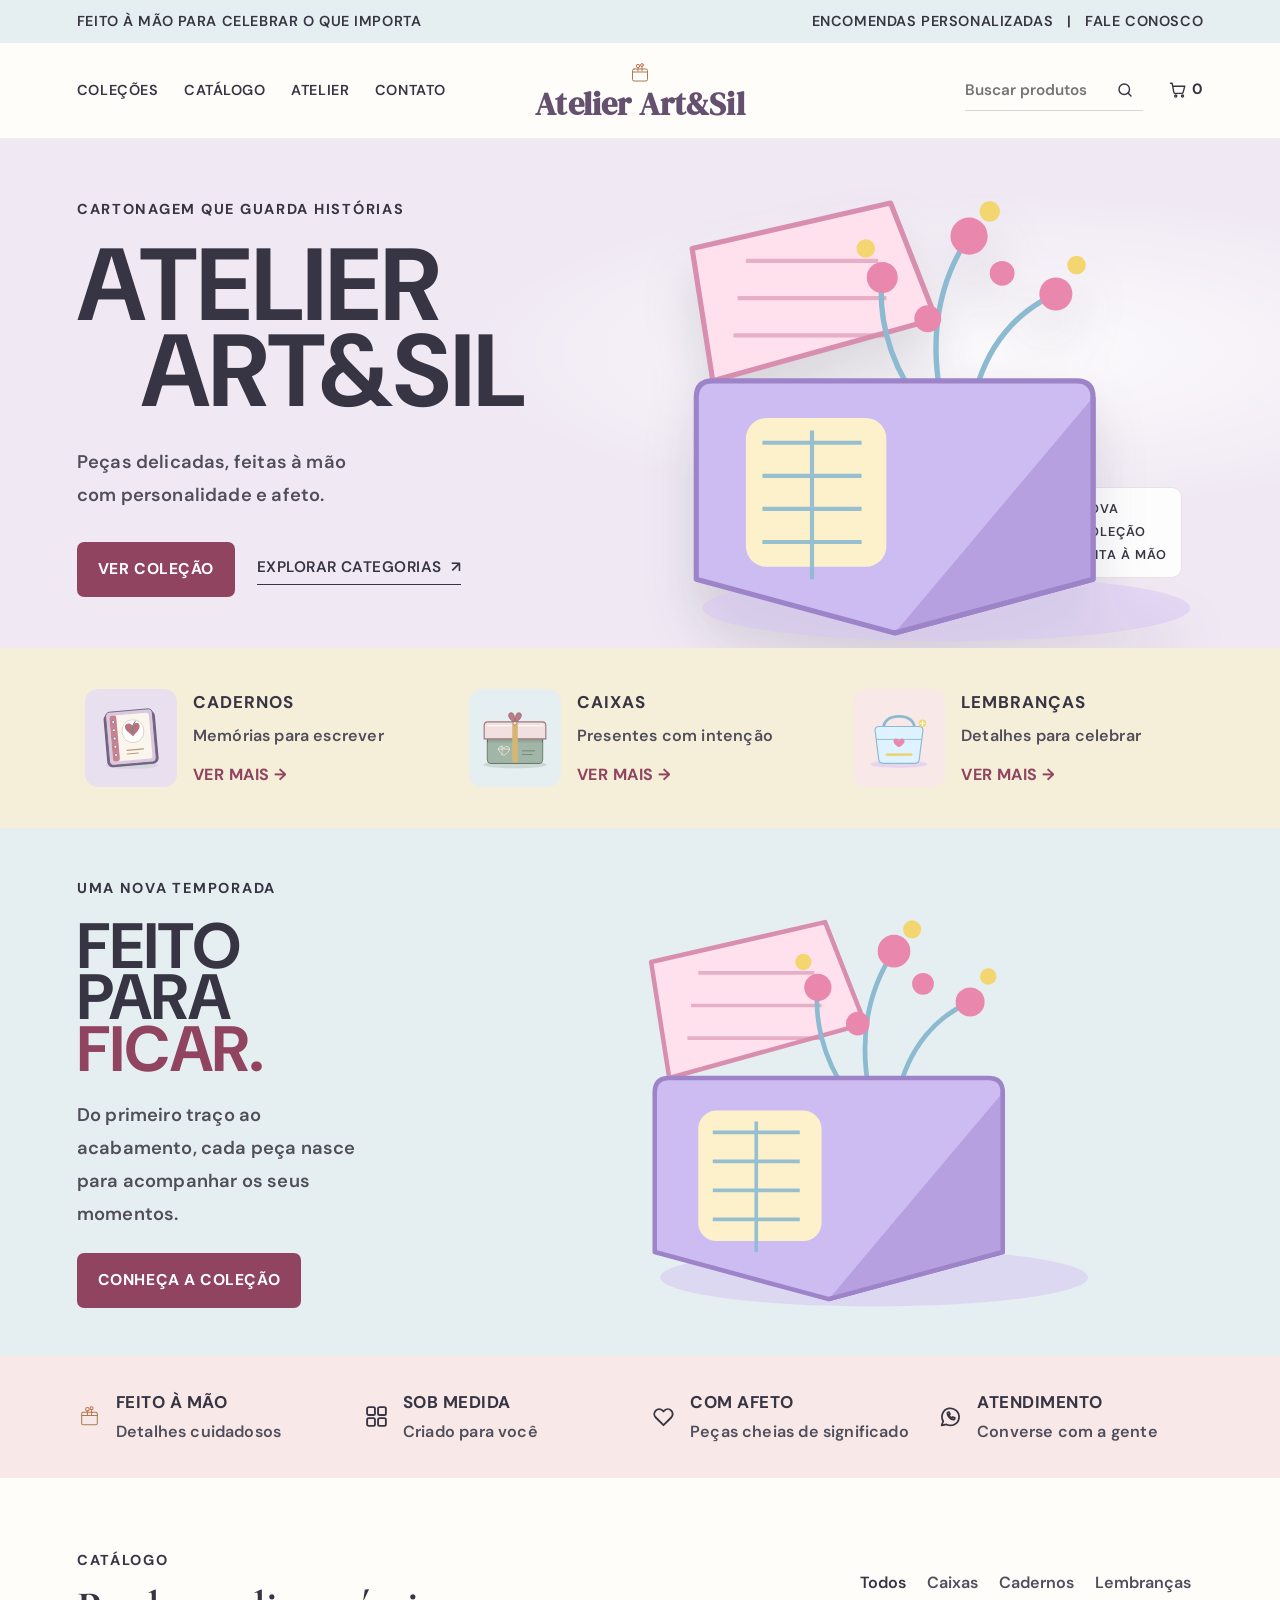
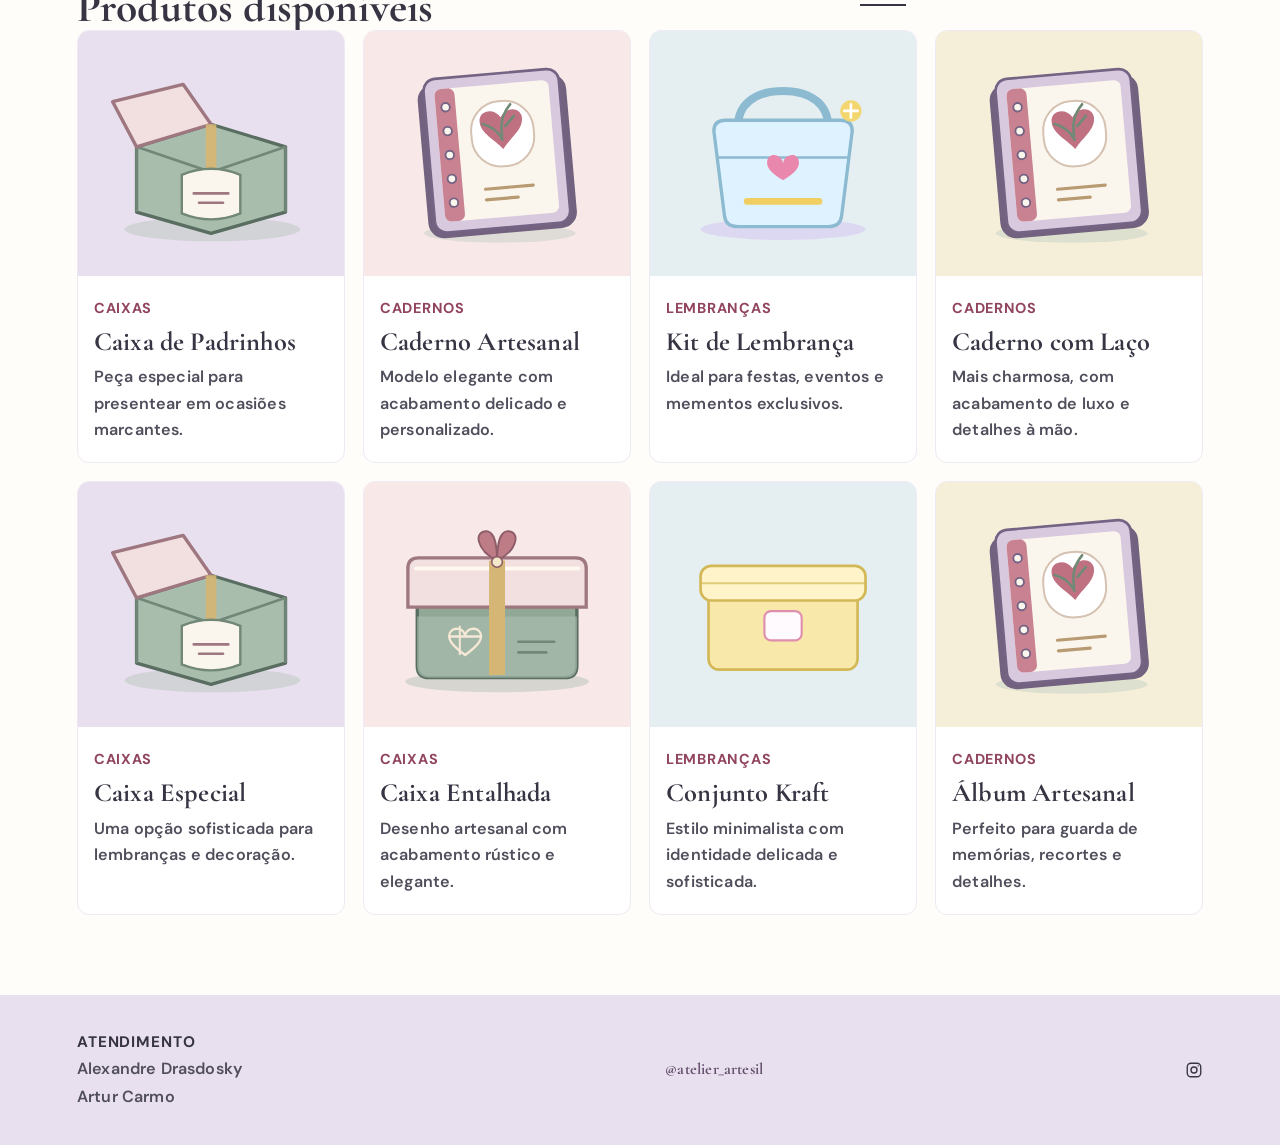
==== index.html @ 246a5b80 "Add files via upload" ====
<!doctype html>
<html lang="pt-BR">
  <head>
    <meta charset="UTF-8" />
    <meta name="viewport" content="width=device-width, initial-scale=1.0" />
    <title>Atelier Art &amp; Sil — Cartonagem Personalizada</title>
    <meta
      name="description"
      content="Cartonagem personalizada feita à mão pelo Atelier Art&amp;Sil."
    />
    <link rel="preconnect" href="https://fonts.googleapis.com" />
    <link rel="preconnect" href="https://fonts.gstatic.com" crossorigin />
    <link
      href="https://fonts.googleapis.com/css2?family=Cormorant+Garamond:wght@500;600;700&family=DM+Sans:wght@400;500;600;700&family=DM+Serif+Display&display=swap"
      rel="stylesheet"
    />
    <link rel="stylesheet" href="css/editorial.css" />
  </head>
  <body>
    <a class="skip-link" href="#main-content">Pular para o conteúdo</a>
    <svg class="sprite" aria-hidden="true">
      <symbol
        id="i-home"
        viewBox="0 0 24 24"
        fill="none"
        stroke="currentColor"
        stroke-width="1.8"
        stroke-linecap="round"
        stroke-linejoin="round"
      >
        <path d="M3 10.5 12 3l9 7.5" />
        <path d="M5 9.5V21h14V9.5" />
        <path d="M9.5 21v-6h5v6" />
      </symbol>
      <symbol
        id="i-grid"
        viewBox="0 0 24 24"
        fill="none"
        stroke="currentColor"
        stroke-width="1.8"
        stroke-linecap="round"
        stroke-linejoin="round"
      >
        <rect x="3" y="3" width="7.5" height="7.5" rx="1.5" />
        <rect x="13.5" y="3" width="7.5" height="7.5" rx="1.5" />
        <rect x="3" y="13.5" width="7.5" height="7.5" rx="1.5" />
        <rect x="13.5" y="13.5" width="7.5" height="7.5" rx="1.5" />
      </symbol>
      <symbol
        id="i-cart"
        viewBox="0 0 24 24"
        fill="none"
        stroke="currentColor"
        stroke-width="1.8"
        stroke-linecap="round"
        stroke-linejoin="round"
      >
        <circle cx="9" cy="20" r="1.4" />
        <circle cx="18" cy="20" r="1.4" />
        <path
          d="M2 3h2.2l2.3 12.2a1.6 1.6 0 0 0 1.6 1.3h9.1a1.6 1.6 0 0 0 1.6-1.3L21 7H5"
        />
      </symbol>
      <symbol
        id="i-info"
        viewBox="0 0 24 24"
        fill="none"
        stroke="currentColor"
        stroke-width="1.8"
        stroke-linecap="round"
        stroke-linejoin="round"
      >
        <circle cx="12" cy="12" r="9.2" />
        <path d="M12 11v5.5" />
        <path d="M12 7.6h.01" />
      </symbol>
      <symbol
        id="i-search"
        viewBox="0 0 24 24"
        fill="none"
        stroke="currentColor"
        stroke-width="1.9"
        stroke-linecap="round"
        stroke-linejoin="round"
      >
        <circle cx="11" cy="11" r="7" />
        <path d="m20 20-4-4" />
      </symbol>
      <symbol
        id="i-user"
        viewBox="0 0 24 24"
        fill="none"
        stroke="currentColor"
        stroke-width="1.8"
        stroke-linecap="round"
        stroke-linejoin="round"
      >
        <circle cx="12" cy="8" r="4" />
        <path d="M4 21c0-4 3.6-6.5 8-6.5s8 2.5 8 6.5" />
      </symbol>
      <symbol
        id="i-heart"
        viewBox="0 0 24 24"
        fill="none"
        stroke="currentColor"
        stroke-width="1.8"
        stroke-linecap="round"
        stroke-linejoin="round"
      >
        <path
          d="M12 20.3 4.6 13a4.7 4.7 0 0 1 6.6-6.7l.8.8.8-.8A4.7 4.7 0 0 1 19.4 13Z"
        />
      </symbol>
      <symbol
        id="i-instagram"
        viewBox="0 0 24 24"
        fill="none"
        stroke="currentColor"
        stroke-width="1.8"
        stroke-linecap="round"
        stroke-linejoin="round"
      >
        <rect x="3" y="3" width="18" height="18" rx="5" />
        <circle cx="12" cy="12" r="4" />
        <path d="M17.5 6.5h.01" />
      </symbol>
      <symbol
        id="i-whatsapp"
        viewBox="0 0 24 24"
        fill="none"
        stroke="currentColor"
        stroke-width="1.7"
        stroke-linecap="round"
        stroke-linejoin="round"
      >
        <path d="M3.5 20.5 5 16.6A8.2 8.2 0 1 1 8.2 19.6Z" />
        <path
          d="M9 9.2c.3 2.6 3.2 5.5 5.8 5.8.7.1 1.3-.5 1.3-1.2v-.5l-1.9-.8-.9 1a6.6 6.6 0 0 1-2.8-2.8l1-.9-.8-1.9h-.5c-.7 0-1.3.6-1.2 1.3Z"
        />
      </symbol>
      <symbol
        id="i-facebook"
        viewBox="0 0 24 24"
        fill="none"
        stroke="currentColor"
        stroke-width="1.8"
        stroke-linecap="round"
        stroke-linejoin="round"
      >
        <path
          d="M14.5 21v-8h2.7l.5-3.2h-3.2V7.7c0-.9.3-1.6 1.7-1.6h1.6V3.2C17.4 3.1 16.4 3 15.3 3 12.9 3 11.3 4.4 11.3 7.3v2.5H8.5V13h2.8v8"
        />
      </symbol>
      <symbol
        id="i-flor"
        viewBox="0 0 48 48"
        fill="none"
        stroke="#c4714f"
        stroke-width="2"
        stroke-linecap="round"
      >
        <rect x="9" y="16" width="30" height="24" rx="3" stroke="#a67c52" />
        <path d="M9 22h30" stroke="#a67c52" />
        <circle cx="20" cy="10" r="3.4" />
        <circle cx="28" cy="8" r="2.8" />
        <path d="M20 13.4V20M28 10.8V20" />
      </symbol>

      <symbol id="p-caderno" viewBox="0 0 200 150">
        <ellipse cx="102" cy="135" rx="57" ry="7" fill="#b8c7bd" opacity=".4" />
        <g transform="rotate(-5 100 75)">
          <rect x="44" y="19" width="112" height="116" rx="12" fill="#72627f" />
          <rect
            x="49"
            y="15"
            width="102"
            height="116"
            rx="9"
            fill="#d8c9df"
            stroke="#756384"
            stroke-width="2"
          />
          <rect x="57" y="23" width="86" height="100" rx="5" fill="#fbf6ed" />
          <rect x="57" y="23" width="15" height="100" rx="5" fill="#c98291" />
          <g fill="#fbf6ed" stroke="#756384" stroke-width="1.4">
            <circle cx="64.5" cy="37" r="3.2" />
            <circle cx="64.5" cy="55" r="3.2" />
            <circle cx="64.5" cy="73" r="3.2" />
            <circle cx="64.5" cy="91" r="3.2" />
            <circle cx="64.5" cy="109" r="3.2" />
          </g>
          <rect
            x="82"
            y="36"
            width="47"
            height="49"
            rx="22"
            fill="#fff"
            stroke="#d5c2b2"
            stroke-width="1.5"
          />
          <path
            d="M105 72c-6-8-16-13-16-22 0-8 11-10 16-2 5-8 16-6 16 2 0 9-10 14-16 22Z"
            fill="#bf7182"
          />
          <path
            d="M105 62c-1-10 2-17 8-23m-8 26c-3-7-8-11-14-13m17 3 7-7"
            fill="none"
            stroke="#718a76"
            stroke-width="2"
            stroke-linecap="round"
          />
          <path
            d="M89 101h36"
            stroke="#b99b73"
            stroke-width="2.4"
            stroke-linecap="round"
          />
          <path
            d="M89 109h24"
            stroke="#b99b73"
            stroke-width="2.4"
            stroke-linecap="round"
          />
        </g>
      </symbol>

      <symbol id="p-caixa-entalhada" viewBox="0 0 200 150">
        <ellipse
          cx="100"
          cy="133"
          rx="69"
          ry="8"
          fill="#acbdb2"
          opacity=".45"
        />
        <path
          d="M40 68h120v53q0 9-9 9H49q-9 0-9-9Z"
          fill="#91a896"
          stroke="#596e61"
          stroke-width="2.5"
        />
        <path
          d="M40 84h120v37q0 9-9 9H49q-9 0-9-9Z"
          fill="#a9bdad"
          opacity=".7"
        />
        <path
          d="M33 48q0-8 8-8h118q8 0 8 8v29H33Z"
          fill="#f2dfe0"
          stroke="#9e7780"
          stroke-width="2.5"
        />
        <path
          d="M39 48h122"
          stroke="#fff8ef"
          stroke-width="3"
          stroke-linecap="round"
        />
        <path d="M94 42h12v86H94Z" fill="#d6b674" />
        <path
          d="M100 42c-16-8-18-23-7-22 5 1 7 11 7 22Zm0 0c16-8 18-23 7-22-5 1-7 11-7 22Z"
          fill="#bd7c86"
          stroke="#8e5d69"
          stroke-width="1.4"
        />
        <circle
          cx="100"
          cy="43"
          r="4"
          fill="#f4e8ca"
          stroke="#8e5d69"
          stroke-width="1.2"
        />
        <path
          d="M64 99c0-7 10-8 12-1 2-7 12-6 12 1 0 6-12 14-12 14s-12-8-12-14Zm0 0h24"
          fill="none"
          stroke="#f5e8d6"
          stroke-width="1.8"
          stroke-linecap="round"
          stroke-linejoin="round"
        />
        <path d="M72 91v22" stroke="#f5e8d6" stroke-width="1.5" />
        <path
          d="M116 103h27"
          stroke="#718778"
          stroke-width="2"
          stroke-linecap="round"
        />
        <path
          d="M116 111h21"
          stroke="#718778"
          stroke-width="2"
          stroke-linecap="round"
        />
      </symbol>

      <symbol id="p-caixa-presente" viewBox="0 0 200 150">
        <rect
          x="42"
          y="66"
          width="116"
          height="60"
          rx="10"
          fill="#ffddeb"
          stroke="#df9fbd"
          stroke-width="2"
        />
        <rect
          x="34"
          y="48"
          width="132"
          height="26"
          rx="10"
          fill="#fff0f6"
          stroke="#df9fbd"
          stroke-width="2"
        />
        <rect
          x="92"
          y="48"
          width="16"
          height="78"
          fill="#f3d66f"
          opacity=".95"
        />
        <path d="M100 48c-14-6-26-22-12-24 9-1 12 12 12 24Z" fill="#f3c95e" />
        <path d="M100 48c14-6 26-22 12-24-9-1 12 12 12 24Z" fill="#f3c95e" />
        <circle cx="100" cy="46" r="5" fill="#df8eae" />
      </symbol>

      <symbol id="p-caixa-kraft" viewBox="0 0 200 150">
        <rect
          x="44"
          y="64"
          width="112"
          height="60"
          rx="8"
          fill="#f8e8a9"
          stroke="#d3b857"
          stroke-width="2"
        />
        <rect
          x="38"
          y="46"
          width="124"
          height="26"
          rx="8"
          fill="#fff4c9"
          stroke="#d3b857"
          stroke-width="2"
        />
        <path d="M38 59h124" stroke="#d3b857" stroke-width="1.4" opacity=".7" />
        <rect
          x="86"
          y="80"
          width="28"
          height="22"
          rx="5"
          fill="#fffafd"
          stroke="#df8eae"
          stroke-width="1.6"
        />
      </symbol>

      <symbol id="p-caixa-aberta" viewBox="0 0 200 150">
        <ellipse cx="101" cy="132" rx="66" ry="9" fill="#acbdb2" opacity=".4" />
        <path
          d="M44 70 100 53l56 17v49l-56 16-56-16Z"
          fill="#a9bdad"
          stroke="#596e61"
          stroke-width="2.5"
          stroke-linejoin="round"
        />
        <path
          d="M44 70 100 89l56-19M44 70v49m112-49v49"
          fill="none"
          stroke="#718778"
          stroke-width="2"
        />
        <path
          d="M44 70 26 36l53-13 21 30Z"
          fill="#f2dfe0"
          stroke="#9e7780"
          stroke-width="2.5"
          stroke-linejoin="round"
        />
        <path d="M100 53v52" stroke="#d6b674" stroke-width="8" opacity=".9" />
        <path
          d="M78 91q22-9 44 0v29q-22 9-44 0Z"
          fill="#fbf6ed"
          stroke="#718778"
          stroke-width="1.8"
        />
        <path
          d="M87 105h26m-22 7h18"
          stroke="#9e7780"
          stroke-width="2"
          stroke-linecap="round"
        />
      </symbol>

      <symbol id="p-lembranca" viewBox="0 0 200 150">
        <ellipse
          cx="100"
          cy="132"
          rx="62"
          ry="8"
          fill="#d8c7f5"
          opacity=".55"
        />
        <path
          d="M66 55c0-16 12-27 34-27s34 11 34 27"
          fill="none"
          stroke="#8cbad1"
          stroke-width="6"
          stroke-linecap="round"
        />
        <path
          d="M48 58q0-8 9-8h86q9 0 9 8l-8 64q-1 8-10 8H66q-9 0-10-8Z"
          fill="#dff2ff"
          stroke="#8cbad1"
          stroke-width="2.5"
        />
        <path d="M51 78h98" stroke="#8cbad1" stroke-width="2" />
        <path
          d="M100 83c0-8 12-10 12-1 0 7-12 13-12 13s-12-6-12-13c0-9 12-7 12 1Z"
          fill="#e987ac"
        />
        <path
          d="M73 111h54"
          stroke="#f0ce62"
          stroke-width="5"
          stroke-linecap="round"
        />
        <circle cx="151" cy="43" r="8" fill="#f3d66f" />
        <path
          d="M151 38v10m-5-5h10"
          stroke="#fff"
          stroke-width="2"
          stroke-linecap="round"
        />
      </symbol>

      <symbol id="p-topo-bolo" viewBox="0 0 200 150">
        <rect x="96" y="70" width="8" height="58" rx="4" fill="#f3d66f" />
        <path
          d="M100 26c16 6 30 18 30 30 0 10-13 16-30 16s-30-6-30-16c0-12 14-24 30-30Z"
          fill="#dff2ff"
          stroke="#a9cfe4"
          stroke-width="2"
        />
        <path
          d="M78 54h44"
          stroke="#e987ac"
          stroke-width="2.4"
          stroke-linecap="round"
        />
        <circle cx="100" cy="40" r="6" fill="#f3d66f" opacity=".95" />
        <rect x="66" y="126" width="68" height="8" rx="4" fill="#e9ddff" />
      </symbol>

      <symbol id="hero-caixa" viewBox="0 0 360 260">
        <ellipse
          cx="185"
          cy="232"
          rx="118"
          ry="16"
          fill="#d8c7f5"
          opacity=".55"
        />
        <path
          d="M72 122 62 58l96-22 22 56Z"
          fill="#ffe1ed"
          stroke="#d88eae"
          stroke-width="2.5"
          stroke-linejoin="round"
        />
        <g stroke="#d88eae" stroke-width="2" fill="none" opacity=".6">
          <path d="M88 64h64M84 82h72M82 100h74" />
        </g>
        <g
          stroke="#8cbad1"
          stroke-width="2.6"
          fill="none"
          stroke-linecap="round"
        >
          <path d="M182 128c-6-34 2-58 14-76" />
          <path d="M198 132c6-28 22-44 40-52" />
          <path d="M170 130c-14-20-18-42-16-58" />
        </g>
        <g fill="#e987ac">
          <circle cx="196" cy="52" r="9" />
          <circle cx="238" cy="80" r="8" />
          <circle cx="154" cy="72" r="7.5" />
          <circle cx="212" cy="70" r="6" />
          <circle cx="176" cy="92" r="6.5" />
        </g>
        <g fill="#f3d66f">
          <circle cx="206" cy="40" r="5" />
          <circle cx="248" cy="66" r="4.5" />
          <circle cx="146" cy="58" r="4.5" />
        </g>
        <path
          d="M80 122h168q8 0 8 8v88l-96 26-96-26v-88q0-8 8-8Z"
          fill="#cdbcf1"
          stroke="#9d83c8"
          stroke-width="2.5"
          stroke-linejoin="round"
        />
        <path
          d="M256 130v88l-96 26"
          fill="#b7a0df"
          stroke="#9d83c8"
          stroke-width="2.5"
          stroke-linejoin="round"
        />
        <rect
          x="88"
          y="140"
          width="68"
          height="72"
          rx="10"
          fill="#fff4c9"
          opacity=".95"
        />
        <g stroke="#8cbad1" stroke-width="2" fill="none" opacity=".9">
          <path d="M96 152h48M96 168h48M96 184h48M96 200h48" />
          <path d="M120 146v72" />
        </g>
      </symbol>
    </svg>

    <div class="site-shell">
      <div class="top-strip">
        <span>Feito à mão para celebrar o que importa</span
        ><span>Encomendas personalizadas &nbsp; | &nbsp; Fale conosco</span>
      </div>
      <header class="topo">
        <nav class="nav-links" aria-label="Navegação principal">
          <a href="#categorias">COLEÇÕES</a><a href="#produtos">CATÁLOGO</a
          ><a href="#rodape">ATELIER</a><a href="#rodape">CONTATO</a>
        </nav>
        <a
          class="brand-lockup"
          href="index.html"
          aria-label="Atelier Art e Sil - início"
          ><svg aria-hidden="true"><use href="#i-flor" /></svg
          ><span>Atelier Art&amp;Sil</span></a
        >
        <div class="acoes">
          <form class="search-control" role="search" id="product-search">
            <label class="sr-only" for="busca">Buscar produtos</label>
            <input
              id="busca"
              type="search"
              placeholder="Buscar produtos"
              aria-controls="produtos"
              autocomplete="off"
            />
            <button type="submit" aria-label="Pesquisar produtos">
              <svg aria-hidden="true"><use href="#i-search" /></svg>
            </button>
          </form>
          <a
            class="cart-link"
            href="paginas/carrinho.html"
            aria-label="Carrinho, 0 itens"
            ><svg><use href="#i-cart" /></svg><span>0</span></a
          >
        </div>
      </header>

      <main id="main-content" tabindex="-1">
        <section class="hero" aria-label="Coleção em destaque">
          <div class="hero-copy">
            <p class="eyebrow">Cartonagem que guarda histórias</p>
            <h1>ATELIER<br /><span>ART&amp;SIL</span></h1>
            <p class="tagline">
              Peças delicadas, feitas à mão com personalidade e afeto.
            </p>
            <div class="hero-actions">
              <a href="#produtos" class="primary-btn">VER COLEÇÃO</a
              ><a href="#categorias" class="text-link"
                >EXPLORAR CATEGORIAS <span>↗</span></a
              >
            </div>
          </div>
          <div class="hero-art" aria-hidden="true">
            <div class="art-label">
              NOVA<br />COLEÇÃO<br /><span>FEITA À MÃO</span>
            </div>
            <svg viewBox="0 0 360 260"><use href="#hero-caixa" /></svg>
          </div>
        </section>

        <section
          class="category-band"
          id="categorias"
          aria-label="Categorias em destaque"
        >
          <a
            class="category-tile"
            href="#produtos"
            data-category-target="cadernos"
            ><div class="category-art">
              <svg viewBox="0 0 200 150" aria-hidden="true">
                <use href="#p-caderno" />
              </svg>
            </div>
            <div>
              <h2>CADERNOS</h2>
              <p>Memórias para escrever</p>
              <span>VER MAIS →</span>
            </div></a
          ><a
            class="category-tile"
            href="#produtos"
            data-category-target="caixas"
            ><div class="category-art">
              <svg viewBox="0 0 200 150" aria-hidden="true">
                <use href="#p-caixa-entalhada" />
              </svg>
            </div>
            <div>
              <h2>CAIXAS</h2>
              <p>Presentes com intenção</p>
              <span>VER MAIS →</span>
            </div></a
          ><a
            class="category-tile"
            href="#produtos"
            data-category-target="lembrancas"
            ><div class="category-art">
              <svg viewBox="0 0 200 150" aria-hidden="true">
                <use href="#p-lembranca" />
              </svg>
            </div>
            <div>
              <h2>LEMBRANÇAS</h2>
              <p>Detalhes para celebrar</p>
              <span>VER MAIS →</span>
            </div></a
          >
        </section>

        <section class="campaign">
          <div class="campaign-copy">
            <p class="eyebrow">Uma nova temporada</p>
            <h2>FEITO<br />PARA<br /><em>FICAR.</em></h2>
            <p>
              Do primeiro traço ao acabamento, cada peça nasce para acompanhar
              os seus momentos.
            </p>
            <a href="#produtos" class="primary-btn">CONHEÇA A COLEÇÃO</a>
          </div>
          <div class="campaign-art">
            <svg viewBox="0 0 360 260" aria-hidden="true">
              <use href="#hero-caixa" />
            </svg>
          </div>
        </section>

        <section class="benefits" aria-label="Benefícios do atelier">
          <div>
            <svg aria-hidden="true"><use href="#i-flor" /></svg
            ><strong>FEITO À MÃO</strong><span>Detalhes cuidadosos</span>
          </div>
          <div>
            <svg aria-hidden="true"><use href="#i-grid" /></svg
            ><strong>SOB MEDIDA</strong><span>Criado para você</span>
          </div>
          <div>
            <svg aria-hidden="true"><use href="#i-heart" /></svg
            ><strong>COM AFETO</strong><span>Peças cheias de significado</span>
          </div>
          <div>
            <svg aria-hidden="true"><use href="#i-whatsapp" /></svg
            ><strong>ATENDIMENTO</strong><span>Converse com a gente</span>
          </div>
        </section>

        <section class="catalogo" aria-labelledby="catalogo-titulo">
          <div class="catalogo-header">
            <div>
              <p class="eyebrow">Catálogo</p>
              <h2 id="catalogo-titulo">Produtos disponíveis</h2>
            </div>
            <div
              class="filtros"
              role="group"
              aria-label="Filtrar produtos por categoria"
            >
              <button
                class="filter is-active"
                data-filter="all"
                aria-pressed="true"
                type="button"
              >
                Todos
              </button>
              <button
                class="filter"
                data-filter="caixas"
                aria-pressed="false"
                type="button"
              >
                Caixas
              </button>
              <button
                class="filter"
                data-filter="cadernos"
                aria-pressed="false"
                type="button"
              >
                Cadernos
              </button>
              <button
                class="filter"
                data-filter="lembrancas"
                aria-pressed="false"
                type="button"
              >
                Lembranças
              </button>
            </div>
          </div>

          <div class="produtos" id="produtos">
            <a
              class="produto"
              href="paginas/produto.html?id=caixa-padrinhos"
              data-product-id="caixa-padrinhos"
              data-category="caixas"
              data-name="Caixa de Padrinhos"
              aria-label="Ver detalhes de Caixa de Padrinhos"
            >
              <div class="arte">
                <svg
                  viewBox="0 0 200 150"
                  role="img"
                  aria-label="Caixa de padrinhos"
                >
                  <use href="#p-caixa-aberta" />
                </svg>
              </div>
              <div class="produto-info">
                <span class="badge">Caixas</span>
                <h3>Caixa de Padrinhos</h3>
                <p>Peça especial para presentear em ocasiões marcantes.</p>
              </div>
            </a>

            <a
              class="produto"
              href="paginas/produto.html?id=caderno-artesanal"
              data-product-id="caderno-artesanal"
              data-category="cadernos"
              data-name="Caderno Artesanal"
              aria-label="Ver detalhes de Caderno Artesanal"
            >
              <div class="arte">
                <svg
                  viewBox="0 0 200 150"
                  role="img"
                  aria-label="Caderno artesanal"
                >
                  <use href="#p-caderno" />
                </svg>
              </div>
              <div class="produto-info">
                <span class="badge">Cadernos</span>
                <h3>Caderno Artesanal</h3>
                <p>Modelo elegante com acabamento delicado e personalizado.</p>
              </div>
            </a>

            <a
              class="produto"
              href="paginas/produto.html?id=kit-lembranca"
              data-product-id="kit-lembranca"
              data-category="lembrancas"
              data-name="Kit de Lembrança"
              aria-label="Ver detalhes de Kit de Lembrança"
            >
              <div class="arte">
                <svg
                  viewBox="0 0 200 150"
                  role="img"
                  aria-label="Sacola artesanal para lembrança"
                >
                  <use href="#p-lembranca" />
                </svg>
              </div>
              <div class="produto-info">
                <span class="badge">Lembranças</span>
                <h3>Kit de Lembrança</h3>
                <p>Ideal para festas, eventos e mementos exclusivos.</p>
              </div>
            </a>

            <a
              class="produto"
              href="paginas/produto.html?id=caderno-com-laco"
              data-product-id="caderno-com-laco"
              data-category="cadernos"
              data-name="Caderno com Laço"
              aria-label="Ver detalhes de Caderno com Laço"
            >
              <div class="arte">
                <svg
                  viewBox="0 0 200 150"
                  role="img"
                  aria-label="Caderno artesanal"
                >
                  <use href="#p-caderno" />
                </svg>
              </div>
              <div class="produto-info">
                <span class="badge">Cadernos</span>
                <h3>Caderno com Laço</h3>
                <p>Mais charmosa, com acabamento de luxo e detalhes à mão.</p>
              </div>
            </a>

            <a
              class="produto"
              href="paginas/produto.html?id=caixa-especial"
              data-product-id="caixa-especial"
              data-category="caixas"
              data-name="Caixa Especial"
              aria-label="Ver detalhes de Caixa Especial"
            >
              <div class="arte">
                <svg
                  viewBox="0 0 200 150"
                  role="img"
                  aria-label="Caixa de padrinhos especial"
                >
                  <use href="#p-caixa-aberta" />
                </svg>
              </div>
              <div class="produto-info">
                <span class="badge">Caixas</span>
                <h3>Caixa Especial</h3>
                <p>Uma opção sofisticada para lembranças e decoração.</p>
              </div>
            </a>

            <a
              class="produto"
              href="paginas/produto.html?id=caixa-entalhada"
              data-product-id="caixa-entalhada"
              data-category="caixas"
              data-name="Caixa Entalhada"
              aria-label="Ver detalhes de Caixa Entalhada"
            >
              <div class="arte">
                <svg
                  viewBox="0 0 200 150"
                  role="img"
                  aria-label="Caixa entalhada"
                >
                  <use href="#p-caixa-entalhada" />
                </svg>
              </div>
              <div class="produto-info">
                <span class="badge">Caixas</span>
                <h3>Caixa Entalhada</h3>
                <p>Desenho artesanal com acabamento rústico e elegante.</p>
              </div>
            </a>

            <a
              class="produto"
              href="paginas/produto.html?id=conjunto-kraft"
              data-product-id="conjunto-kraft"
              data-category="lembrancas"
              data-name="Conjunto Kraft"
              aria-label="Ver detalhes de Conjunto Kraft"
            >
              <div class="arte">
                <svg
                  viewBox="0 0 200 150"
                  role="img"
                  aria-label="Caderno kraft"
                >
                  <use href="#p-caixa-kraft" />
                </svg>
              </div>
              <div class="produto-info">
                <span class="badge">Lembranças</span>
                <h3>Conjunto Kraft</h3>
                <p>Estilo minimalista com identidade delicada e sofisticada.</p>
              </div>
            </a>

            <a
              class="produto"
              href="paginas/produto.html?id=album-artesanal"
              data-product-id="album-artesanal"
              data-category="cadernos"
              data-name="Álbum Artesanal"
              aria-label="Ver detalhes de Álbum Artesanal"
            >
              <div class="arte">
                <svg
                  viewBox="0 0 200 150"
                  role="img"
                  aria-label="Álbum artesanal"
                >
                  <use href="#p-caderno" />
                </svg>
              </div>
              <div class="produto-info">
                <span class="badge">Cadernos</span>
                <h3>Álbum Artesanal</h3>
                <p>Perfeito para guarda de memórias, recortes e detalhes.</p>
              </div>
            </a>
          </div>
          <p class="empty-state" role="status" hidden>
            Nenhum produto encontrado para essa busca.
          </p>
          <p
            class="sr-only"
            id="results-status"
            role="status"
            aria-live="polite"
          ></p>
        </section>
      </main>

      <footer class="rodape" id="rodape">
        <div class="rodape-col">
          <h4>Atendimento</h4>
          <p>Alexandre Drasdosky</p>
          <p>Artur Carmo</p>
        </div>

        <div class="rodape-centro">@atelier_artesil</div>

        <div class="sociais" aria-label="Redes sociais do atelier">
          <a
            class="social"
            href="https://www.instagram.com/atelier_artesil/"
            aria-label="Instagram do Atelier Art e Sil"
            target="_blank"
            rel="noopener noreferrer"
            ><svg><use href="#i-instagram" /></svg
          ></a>
        </div>
      </footer>
    </div>

    <script src="js/main.js"></script>
  </body>
</html>
---- css/editorial.css ----
:root {
  --ink: #373543;
  --muted: #514e5c;
  --paper: #fffdf9;
  --paper-dark: #f0e9f4;
  --white: #fff;
  --line: rgba(56, 54, 76, 0.2);
  --accent: #91445f;
  --lilac: #e9e0ef;
  --pink: #f8e9e8;
  --yellow: #f5efda;
  --blue: #e5eef0;
  --pad: clamp(22px, 6vw, 88px);
}
* {
  box-sizing: border-box;
  margin: 0;
  padding: 0;
}
html {
  font-size: 17px;
  scroll-behavior: smooth;
}
body {
  background: var(--paper);
  color: var(--ink);
  font-family: "DM Sans", sans-serif;
  font-size: 16px;
  line-height: 1.6;
  overflow-x: hidden;
}
a {
  color: inherit;
  text-decoration: none;
}
button,
input {
  font: inherit;
}
svg {
  display: block;
  max-width: 100%;
}
.nav-links a:focus-visible,
.brand-lockup:focus-visible,
.primary-btn:focus-visible,
.text-link:focus-visible,
.filter:focus-visible,
.acoes button:focus-visible,
.cart-link:focus-visible,
.social:focus-visible,
.category-tile:focus-visible,
.produto:focus-visible,
.product-nav a:focus-visible,
.cart-back-link:focus-visible,
.remove-item:focus-visible,
.whatsapp-button:focus-visible,
.quantity-control button:focus-visible,
.quantity-control input:focus-visible,
.search-control:focus-within {
  outline: 3px solid #185b49;
  outline-offset: 3px;
}
.skip-link {
  background: #185b49;
  color: #fff;
  font-size: 1rem;
  font-weight: 700;
  left: 12px;
  padding: 12px 16px;
  position: fixed;
  top: 12px;
  transform: translateY(-160%);
  z-index: 20;
}
.skip-link:focus {
  outline: 3px solid #fff;
  outline-offset: 2px;
  transform: translateY(0);
}
.sprite {
  height: 0;
  overflow: hidden;
  position: absolute;
  width: 0;
}
.sr-only {
  clip: rect(0, 0, 0, 0);
  height: 1px;
  margin: -1px;
  overflow: hidden;
  position: absolute;
  width: 1px;
}
.site-shell {
  min-height: 100vh;
}
.top-strip {
  align-items: center;
  background: var(--blue);
  color: var(--ink);
  display: flex;
  font-size: 0.75rem;
  justify-content: space-between;
  letter-spacing: 0.04em;
  padding: 9px var(--pad);
  text-transform: uppercase;
}
.topo {
  align-items: center;
  background: var(--paper);
  display: grid;
  gap: 24px;
  grid-template-columns: 1fr auto 1fr;
  min-height: 86px;
  padding: 18px var(--pad);
}
.nav-links,
.acoes {
  align-items: center;
  display: flex;
  gap: clamp(14px, 2vw, 30px);
}
.nav-links a,
.cart-link,
.search-control {
  font-size: 0.75rem;
  letter-spacing: 0.04em;
  text-transform: uppercase;
}
.nav-links a:hover {
  opacity: 0.5;
}
.brand-lockup {
  align-items: center;
  color: #66506f;
  display: flex;
  flex-direction: column;
  font-family: "DM Serif Display", serif;
  font-size: clamp(1.8rem, 2.5vw, 2.35rem);
  font-weight: 700;
  line-height: 1;
  text-align: center;
  white-space: nowrap;
}
.brand-lockup svg {
  height: 24px;
  margin-bottom: 3px;
  width: 24px;
}
.acoes {
  justify-content: flex-end;
}
.acoes button,
.cart-link {
  align-items: center;
  background: none;
  border: 0;
  cursor: pointer;
  display: flex;
  gap: 5px;
}
.acoes button svg,
.cart-link svg {
  height: 18px;
  width: 18px;
}
.search-control {
  align-items: center;
  border-bottom: 1px solid var(--line);
  display: flex;
  gap: 6px;
}
.search-control input {
  background: transparent;
  border: 0;
  font-size: 0.7rem;
  outline: 0;
  min-width: 0;
  padding: 7px 0;
  width: clamp(120px, 12vw, 180px);
}
.search-control button {
  align-items: center;
  background: transparent;
  border: 0;
  color: var(--ink);
  cursor: pointer;
  display: flex;
  flex: 0 0 36px;
  height: 36px;
  justify-content: center;
}
.search-control:focus-within {
  border-color: var(--ink);
}
.search-control svg {
  height: 19px;
  width: 19px;
}
.cart-link span {
  font-size: 0.75rem;
}
.hero {
  align-items: center;
  background:
    radial-gradient(
      ellipse at 78% 42%,
      rgba(255, 255, 255, 0.85),
      transparent 38%
    ),
    var(--paper-dark);
  display: grid;
  grid-template-columns: minmax(0, 1fr) minmax(320px, 0.9fr);
  min-height: 510px;
  overflow: hidden;
  padding: 56px var(--pad) 48px;
}
.hero-copy {
  position: relative;
  z-index: 1;
}
.eyebrow {
  font-size: 0.75rem;
  font-weight: 700;
  letter-spacing: 0.16em;
  margin-bottom: 20px;
  text-transform: uppercase;
}
.hero h1 {
  font-size: clamp(4rem, 8vw, 7.2rem);
  font-weight: 700;
  letter-spacing: 0;
  line-height: 0.84;
}
.hero h1 span {
  margin-left: clamp(20px, 5vw, 90px);
}
.tagline {
  color: var(--muted);
  font-size: 1rem;
  margin-top: 32px;
  max-width: 300px;
}
.hero-actions {
  align-items: center;
  display: flex;
  flex-wrap: wrap;
  gap: 22px;
  margin-top: 30px;
}
.primary-btn {
  background: var(--accent);
  border-radius: 7px;
  color: #fff;
  display: inline-block;
  font-size: 0.78rem;
  font-weight: 700;
  letter-spacing: 0.04em;
  padding: 14px 21px;
  transition:
    background 0.2s ease,
    transform 0.2s ease;
}
.primary-btn:hover {
  background: #71354a;
  transform: translateY(-2px);
}
.text-link {
  border-bottom: 1px solid var(--ink);
  font-size: 0.75rem;
  font-weight: 600;
  letter-spacing: 0.03em;
  padding-bottom: 4px;
}
.text-link span {
  font-size: 0.9rem;
  margin-left: 5px;
}
.hero-art {
  align-self: stretch;
  display: flex;
  justify-content: center;
  position: relative;
}
.hero-art svg {
  align-self: center;
  filter: drop-shadow(0 20px 16px rgba(55, 53, 67, 0.15));
  transform: scale(1.55);
  width: min(100%, 480px);
}
.art-label {
  background: rgba(255, 255, 255, 0.9);
  border: 1px solid rgba(55, 53, 67, 0.12);
  border-radius: 10px;
  bottom: 22px;
  color: var(--ink);
  font-size: 0.75rem;
  font-weight: 600;
  letter-spacing: 0.08em;
  line-height: 1.8;
  padding: 10px 14px;
  position: absolute;
  right: 4%;
}
.category-band {
  background: var(--yellow);
  color: var(--ink);
  display: grid;
  gap: 26px;
  grid-template-columns: repeat(3, 1fr);
  padding: 32px var(--pad);
}
.category-tile {
  align-items: center;
  display: flex;
  gap: 16px;
  min-width: 0;
  padding: 8px;
}
.category-art {
  background: var(--lilac);
  border-radius: 13px;
  flex: 0 0 92px;
  height: 98px;
  overflow: hidden;
}
.category-tile:nth-child(2) .category-art {
  background: var(--blue);
}
.category-tile:nth-child(3) .category-art {
  background: var(--pink);
}
.category-art svg {
  height: 100%;
  width: 100%;
}
.category-tile h2 {
  font-size: 0.9rem;
  letter-spacing: 0.06em;
  margin-bottom: 6px;
}
.category-tile p,
.category-tile span {
  color: var(--muted);
  font-size: 0.82rem;
}
.category-tile span {
  color: var(--accent);
  display: block;
  font-size: 0.75rem;
  font-weight: 700;
  letter-spacing: 0.03em;
  margin-top: 12px;
}
.category-tile:hover .category-art {
  transform: scale(0.96);
}
.category-art {
  transition: transform 0.25s ease;
}
.campaign {
  align-items: center;
  background: var(--blue);
  display: grid;
  grid-template-columns: 0.8fr 1.2fr;
  min-height: 350px;
  overflow: hidden;
  padding: 48px var(--pad);
}
.campaign h2 {
  font-size: clamp(3rem, 5vw, 5rem);
  letter-spacing: 0;
  line-height: 0.8;
}
.campaign h2 em {
  color: var(--accent);
  font-style: normal;
}
.campaign-copy > p:not(.eyebrow) {
  color: var(--muted);
  font-size: 0.95rem;
  margin: 24px 0 22px;
  max-width: 300px;
}
.campaign-art {
  display: flex;
  justify-content: center;
}
.campaign-art svg {
  transform: scale(1.45);
  width: min(100%, 450px);
}
.benefits {
  align-items: center;
  background: var(--pink);
  display: grid;
  gap: 22px;
  grid-template-columns: repeat(4, 1fr);
  padding: 32px var(--pad);
}
.benefits div {
  align-items: center;
  display: grid;
  gap: 2px 11px;
  grid-template-columns: 28px 1fr;
}
.benefits svg {
  grid-row: span 2;
  height: 25px;
  width: 25px;
}
.benefits strong {
  font-size: 0.75rem;
  letter-spacing: 0.03em;
}
.benefits span {
  color: var(--muted);
  font-size: 0.82rem;
}
.catalogo {
  padding: 60px var(--pad) 80px;
}
.catalogo-header {
  align-items: end;
  display: flex;
  justify-content: space-between;
}
.catalogo-header h2 {
  font-family: "Cormorant Garamond", serif;
  font-size: clamp(2.2rem, 3.4vw, 3rem);
  font-weight: 700;
  line-height: 1;
}
.catalogo-header .eyebrow {
  margin-bottom: 13px;
}
.filtros {
  display: flex;
  gap: 9px;
  margin: 24px 0;
}
.filter {
  background: transparent;
  border: 0;
  border-bottom: 2px solid transparent;
  color: var(--muted);
  cursor: pointer;
  font-size: 0.82rem;
  margin-right: 12px;
  padding: 7px 0;
}
.filter.is-active,
.filter:hover {
  border-color: var(--ink);
  color: var(--ink);
}
.produtos {
  display: grid;
  gap: 18px;
  grid-template-columns: repeat(4, minmax(0, 1fr));
}
.produto.is-hidden {
  display: none;
}
.empty-state {
  color: var(--muted);
  font-size: 0.8rem;
  padding: 28px 0 0;
}
.produto {
  background: var(--white);
  border: 1px solid #eee9f4;
  border-radius: 12px;
  cursor: pointer;
  display: flex;
  flex-direction: column;
  min-width: 0;
  overflow: hidden;
  transition: transform 0.25s ease;
}
.produto:hover {
  box-shadow: 0 12px 28px rgba(55, 53, 67, 0.12);
  transform: translateY(-4px);
}
.produto:focus-visible {
  outline: 3px solid #185b49;
  outline-offset: 3px;
}
.produto .arte {
  align-items: center;
  background: var(--lilac);
  display: flex;
  height: 245px;
  justify-content: center;
  overflow: hidden;
}
.produto:nth-child(4n + 2) .arte {
  background: var(--pink);
}
.produto:nth-child(4n + 3) .arte {
  background: var(--blue);
}
.produto:nth-child(4n + 4) .arte {
  background: var(--yellow);
}
.produto .arte svg {
  height: 100%;
  width: 100%;
}
.produto-info {
  padding: 16px 16px 18px;
}
.badge {
  color: var(--accent);
  font-size: 0.75rem;
  font-weight: 700;
  letter-spacing: 0.05em;
  text-transform: uppercase;
}
.produto-info h3 {
  font-family: "Cormorant Garamond", serif;
  font-size: 1.35rem;
  font-weight: 700;
  line-height: 1.15;
  margin: 4px 0 6px;
}
.produto-info p {
  color: var(--muted);
  font-size: 0.84rem;
  line-height: 1.5;
}
.rodape {
  align-items: center;
  background: var(--lilac);
  color: var(--ink);
  display: flex;
  justify-content: space-between;
  padding: 34px var(--pad);
}
.rodape h4 {
  font-size: 0.8rem;
  letter-spacing: 0.06em;
  text-transform: uppercase;
}
.rodape p,
.rodape-centro {
  color: var(--muted);
  font-size: 0.84rem;
}
.rodape-centro {
  color: #66506f;
  font-family: "Cormorant Garamond", serif;
  font-size: 1.8rem;
  font-weight: 700;
}
.sociais {
  display: flex;
  gap: 12px;
}
.social svg {
  height: 18px;
  width: 18px;
}
.product-nav {
  align-items: center;
  display: flex;
  gap: 24px;
  justify-content: center;
}
.product-nav a {
  color: var(--muted);
  font-size: 0.78rem;
  text-transform: uppercase;
}
.product-nav a:hover {
  color: var(--accent);
}
.product-page {
  margin: 0 auto;
  max-width: 1320px;
  padding: 24px var(--pad) 88px;
}
.breadcrumbs {
  align-items: center;
  color: var(--muted);
  display: flex;
  flex-wrap: wrap;
  font-size: 0.78rem;
  gap: 10px;
  margin: 8px 0 34px;
}
.breadcrumbs a:hover {
  color: var(--accent);
}
.product-detail {
  align-items: start;
  display: grid;
  gap: clamp(38px, 7vw, 100px);
  grid-template-columns: minmax(0, 1.15fr) minmax(300px, 0.85fr);
}
.product-gallery {
  min-width: 0;
}
.product-main-image {
  align-items: center;
  background: linear-gradient(145deg, #f8e9e8, #e5eef0 55%, #f5efda);
  display: flex;
  justify-content: center;
  min-height: 490px;
  overflow: hidden;
  position: relative;
}
.product-main-image svg {
  filter: drop-shadow(0 22px 17px rgba(55, 53, 67, 0.13));
  height: auto;
  max-height: 420px;
  transform: scale(1.55);
  width: min(82%, 560px);
}
.product-made-badge {
  background: var(--paper);
  color: var(--accent);
  font-size: 0.72rem;
  font-weight: 700;
  left: 20px;
  letter-spacing: 0.08em;
  padding: 8px 12px;
  position: absolute;
  text-transform: uppercase;
  top: 20px;
}
.product-info-panel {
  padding: 14px 0;
}
.product-info-panel .eyebrow {
  color: var(--accent);
  margin-bottom: 10px;
}
.product-info-panel h1,
.product-not-found h1 {
  font-family: "Cormorant Garamond", serif;
  font-size: clamp(2.5rem, 4vw, 3.8rem);
  line-height: 0.98;
}
.product-description {
  color: var(--muted);
  font-size: 0.98rem;
  line-height: 1.75;
  margin-top: 20px;
  max-width: 480px;
}
.product-price {
  align-items: center;
  border-bottom: 1px solid var(--line);
  border-top: 1px solid var(--line);
  display: flex;
  justify-content: space-between;
  margin: 28px 0;
  padding: 19px 0;
}
.product-price span {
  color: var(--muted);
  font-size: 0.86rem;
}
.product-price strong {
  color: var(--accent);
  font-family: "Cormorant Garamond", serif;
  font-size: 1.75rem;
}
.product-options {
  margin-bottom: 22px;
}
.product-options label {
  display: block;
  font-size: 0.85rem;
  font-weight: 700;
  margin-bottom: 10px;
}
.quantity-control {
  align-items: center;
  border: 1px solid var(--line);
  display: inline-flex;
  height: 44px;
}
.quantity-control button {
  background: transparent;
  border: 0;
  cursor: pointer;
  height: 42px;
  width: 42px;
}
.quantity-control button:hover {
  background: var(--paper-dark);
}
.quantity-control input {
  appearance: textfield;
  background: transparent;
  border: 0;
  font-size: 0.9rem;
  outline: 0;
  text-align: center;
  width: 48px;
}
.quantity-control input::-webkit-inner-spin-button,
.quantity-control input::-webkit-outer-spin-button {
  appearance: none;
  margin: 0;
}
.add-to-cart {
  align-items: center;
  background: var(--accent);
  border: 0;
  color: var(--white);
  cursor: pointer;
  display: flex;
  font-size: 0.82rem;
  font-weight: 700;
  gap: 12px;
  justify-content: center;
  min-height: 54px;
  padding: 12px 20px;
  transition: background 0.2s ease;
  width: 100%;
}
.add-to-cart:hover {
  background: #71354a;
}
.add-to-cart svg {
  height: 20px;
  width: 20px;
}
.cart-feedback {
  color: #526f5c;
  font-size: 0.85rem;
  min-height: 24px;
  padding-top: 8px;
}
.product-note {
  border-left: 3px solid #8cbad1;
  color: var(--muted);
  font-size: 0.8rem;
  line-height: 1.6;
  margin-top: 18px;
  padding: 10px 14px;
}
.product-not-found {
  padding: 90px 0;
}
.product-not-found .eyebrow {
  color: var(--accent);
}
.product-not-found > p:not(.eyebrow) {
  color: var(--muted);
  margin: 16px 0 24px;
}
.pagina-carrinho .cart-topo {
  grid-template-columns: 1fr auto 1fr;
}
.pagina-carrinho .cart-topo .brand-lockup {
  justify-self: start;
}
.pagina-carrinho .cart-topo .cart-link {
  justify-self: end;
}
.cart-page {
  margin: 0 auto;
  max-width: 1280px;
  padding: 48px var(--pad) 88px;
}
.cart-heading {
  align-items: end;
  border-bottom: 1px solid var(--line);
  display: flex;
  justify-content: space-between;
  padding-bottom: 24px;
}
.cart-heading .eyebrow,
.payment-contact .eyebrow {
  color: var(--accent);
  margin-bottom: 8px;
}
.cart-heading h1 {
  font-family: "Cormorant Garamond", serif;
  font-size: clamp(2.6rem, 5vw, 4rem);
  line-height: 1;
}
.cart-back-link {
  color: var(--accent);
  font-size: 0.86rem;
  font-weight: 600;
  padding-bottom: 6px;
}
.cart-back-link span {
  margin-left: 6px;
}
.demo-price-notice {
  background: var(--yellow);
  color: var(--ink);
  font-size: 0.84rem;
  margin: 20px 0 28px;
  padding: 12px 16px;
}
.cart-layout {
  align-items: start;
  display: grid;
  gap: clamp(28px, 5vw, 68px);
  grid-template-columns: minmax(0, 1fr) minmax(280px, 360px);
}
.cart-items {
  display: grid;
  gap: 12px;
}
.cart-item {
  align-items: center;
  background: var(--white);
  border: 1px solid var(--line);
  display: grid;
  gap: 18px;
  grid-template-columns: 24px 94px minmax(0, 1fr) auto;
  min-width: 0;
  padding: 16px;
  transition:
    opacity 0.2s ease,
    border-color 0.2s ease;
}
.cart-item:not(.is-selected) {
  opacity: 0.64;
}
.cart-item-select {
  align-items: center;
  cursor: pointer;
  display: flex;
  justify-content: center;
}
.cart-item-select input {
  accent-color: var(--accent);
  cursor: pointer;
  height: 18px;
  width: 18px;
}
.cart-item-art {
  align-items: center;
  aspect-ratio: 1;
  background: var(--lilac);
  display: flex;
  justify-content: center;
  padding: 8px;
  text-align: center;
}
.cart-item:nth-child(3n + 2) .cart-item-art {
  background: var(--pink);
}
.cart-item:nth-child(3n) .cart-item-art {
  background: var(--blue);
}
.cart-item-art span {
  color: var(--accent);
  font-size: 0.7rem;
  font-weight: 700;
  text-transform: uppercase;
}
.cart-item-details {
  min-width: 0;
}
.cart-item-details .eyebrow {
  color: var(--muted);
  font-size: 0.65rem;
  letter-spacing: 0.1em;
  margin-bottom: 2px;
}
.cart-item-details h3 {
  font-family: "Cormorant Garamond", serif;
  font-size: 1.45rem;
  line-height: 1.1;
}
.cart-unit-price {
  color: var(--muted);
  display: block;
  font-size: 0.78rem;
  margin-top: 4px;
}
.cart-item-actions {
  align-items: center;
  display: flex;
  flex-wrap: wrap;
  gap: 14px;
  margin-top: 11px;
}
.cart-quantity {
  height: 34px;
}
.cart-quantity button {
  height: 32px;
  width: 32px;
}
.cart-quantity input {
  font-size: 0.8rem;
  width: 38px;
}
.remove-item {
  background: none;
  border: 0;
  color: var(--muted);
  cursor: pointer;
  font-size: 0.76rem;
  text-decoration: underline;
  text-underline-offset: 3px;
}
.remove-item:hover {
  color: var(--accent);
}
.cart-line-total {
  color: var(--ink);
  font-size: 0.9rem;
  white-space: nowrap;
}
.cart-summary {
  border: 1px solid var(--line);
  padding: 22px;
  position: sticky;
  top: 20px;
}
.cart-summary > h2 {
  font-family: "Cormorant Garamond", serif;
  font-size: 1.8rem;
  line-height: 1.1;
  margin-bottom: 20px;
}
.summary-row {
  align-items: center;
  color: var(--muted);
  display: flex;
  font-size: 0.82rem;
  justify-content: space-between;
  padding: 10px 0;
}
.summary-row strong {
  color: var(--ink);
}
.summary-total {
  border-top: 1px solid var(--line);
  color: var(--ink);
  font-weight: 700;
  margin-top: 4px;
  padding: 15px 0 20px;
}
.summary-total strong {
  color: var(--accent);
  font-family: "Cormorant Garamond", serif;
  font-size: 1.7rem;
}
.payment-contact {
  border-top: 1px solid var(--line);
  padding-top: 20px;
}
.payment-contact > p:not(.eyebrow) {
  color: var(--muted);
  font-size: 0.82rem;
  line-height: 1.6;
}
.whatsapp-example {
  color: var(--muted);
  display: block;
  font-size: 0.72rem;
  margin-top: 16px;
}
.whatsapp-number {
  display: block;
  font-size: 1.03rem;
  margin: 2px 0 14px;
}
.whatsapp-button {
  align-items: center;
  background: #52745c;
  color: var(--white);
  display: flex;
  font-size: 0.78rem;
  font-weight: 700;
  justify-content: center;
  min-height: 48px;
  padding: 10px 14px;
  text-align: center;
  transition: background 0.2s ease;
}
.whatsapp-button:hover {
  background: #3c5945;
}
.whatsapp-button.is-disabled {
  cursor: not-allowed;
  opacity: 0.45;
}
.whatsapp-disclaimer {
  color: var(--muted);
  font-size: 0.68rem;
  line-height: 1.5;
  margin-top: 10px;
}
.cart-empty {
  align-items: center;
  display: flex;
  flex-direction: column;
  padding: 60px 20px;
  text-align: center;
}
.cart-empty svg {
  color: var(--muted);
  height: 62px;
  margin-bottom: 20px;
  width: 62px;
}
.cart-empty h2 {
  font-family: "Cormorant Garamond", serif;
  font-size: 2rem;
}
.cart-empty p {
  color: var(--muted);
  font-size: 0.9rem;
  margin: 6px 0 20px;
}
@media (max-width: 900px) {
  .product-detail {
    gap: 34px;
    grid-template-columns: minmax(0, 1fr) minmax(270px, 0.9fr);
  }
  .product-main-image {
    min-height: 390px;
  }
  .product-main-image svg {
    transform: scale(1.3);
  }
  .pagina-produto .topo {
    grid-template-columns: auto 1fr auto;
  }
  .pagina-produto .brand-lockup {
    grid-column: 1;
    grid-row: 1;
    justify-self: start;
  }
  .pagina-produto .product-nav {
    display: flex;
    grid-column: 2;
    grid-row: 1;
  }
  .pagina-produto .cart-link {
    grid-column: 3;
    grid-row: 1;
    justify-self: end;
  }
  .pagina-carrinho .cart-topo {
    grid-template-columns: auto 1fr auto;
  }
  .pagina-carrinho .cart-topo .brand-lockup {
    grid-column: 1;
    grid-row: 1;
  }
  .pagina-carrinho .cart-topo .product-nav {
    display: flex;
    grid-column: 2;
    grid-row: 1;
  }
  .pagina-carrinho .cart-topo .cart-link {
    grid-column: 3;
    grid-row: 1;
  }
  .cart-layout {
    grid-template-columns: minmax(0, 1fr) 290px;
  }
  .cart-item {
    gap: 12px;
    grid-template-columns: 22px 76px minmax(0, 1fr) auto;
    padding: 12px;
  }
}
@media (max-width: 650px) {
  .pagina-produto .topo {
    gap: 14px;
    grid-template-columns: 1fr auto;
  }
  .pagina-produto .brand-lockup {
    grid-column: 1;
    grid-row: 1;
  }
  .pagina-produto .product-nav {
    display: none;
  }
  .pagina-produto .cart-link {
    grid-column: 2;
    grid-row: 1;
    justify-self: end;
  }
  .pagina-carrinho .cart-topo {
    gap: 14px;
    grid-template-columns: 1fr auto;
  }
  .pagina-carrinho .cart-topo .brand-lockup {
    grid-column: 1;
    grid-row: 1;
  }
  .pagina-carrinho .cart-topo .product-nav {
    display: none;
  }
  .pagina-carrinho .cart-topo .cart-link {
    grid-column: 2;
    grid-row: 1;
  }
  .cart-page {
    padding: 30px 18px 60px;
  }
  .cart-heading {
    align-items: flex-start;
    flex-direction: column;
    gap: 12px;
  }
  .cart-back-link {
    padding-bottom: 0;
  }
  .cart-layout {
    grid-template-columns: 1fr;
  }
  .cart-summary {
    position: static;
  }
  .cart-item {
    gap: 10px;
    grid-template-columns: 22px 68px minmax(0, 1fr);
    padding: 12px 10px;
  }
  .cart-line-total {
    font-size: 0.82rem;
    grid-column: 3;
    justify-self: start;
  }
  .cart-item-details h3 {
    font-size: 1.25rem;
  }
  .cart-item-actions {
    gap: 9px;
  }
  .demo-price-notice {
    font-size: 0.78rem;
  }
  .product-page {
    padding: 18px 18px 60px;
  }
  .breadcrumbs {
    font-size: 0.7rem;
    gap: 7px;
    margin-bottom: 22px;
  }
  .product-detail {
    gap: 28px;
    grid-template-columns: 1fr;
  }
  .product-main-image {
    min-height: 330px;
  }
  .product-main-image svg {
    max-height: 300px;
    transform: scale(1.22);
  }
  .product-info-panel {
    padding: 0;
  }
  .product-info-panel h1 {
    font-size: 2.8rem;
  }
  .product-price {
    margin: 22px 0;
  }
}
@media (max-width: 900px) {
  .topo {
    grid-template-columns: 1fr auto;
  }
  .nav-links {
    display: flex;
    flex-wrap: wrap;
    gap: 14px 22px;
    grid-column: 1 / -1;
    grid-row: 2;
    justify-content: center;
  }
  .brand-lockup {
    grid-column: 1;
    grid-row: 1;
    justify-self: start;
  }
  .acoes {
    grid-column: 2;
  }
  .produtos {
    grid-template-columns: repeat(2, minmax(0, 1fr));
  }
}
@media (max-width: 650px) {
  .top-strip {
    align-items: flex-start;
    flex-direction: column;
    gap: 4px;
  }
  .topo {
    gap: 14px;
    grid-template-columns: 1fr auto;
    min-height: 70px;
    padding-bottom: 14px;
    padding-top: 14px;
  }
  .nav-links {
    flex-wrap: nowrap;
    gap: 18px;
    grid-column: 1 / -1;
    grid-row: 2;
    justify-content: flex-start;
    max-width: 100%;
    overflow-x: auto;
    overscroll-behavior-x: contain;
    padding: 2px 0 6px;
    scrollbar-width: thin;
  }
  .nav-links a {
    flex: 0 0 auto;
    font-size: 0.78rem;
  }
  .search-control {
    align-self: stretch;
    display: flex;
    grid-column: 1 / -1;
    grid-row: 3;
    width: 100%;
  }
  .acoes {
    display: contents;
  }
  .search-control input {
    font-size: 1rem;
    min-height: 42px;
    width: 100%;
  }
  .acoes .cart-link {
    grid-column: 2;
    grid-row: 1;
    justify-self: end;
  }
  .hero {
    grid-template-columns: 1fr;
    min-height: 610px;
    padding-top: 54px;
  }
  .hero-art {
    margin-top: -34px;
    min-height: 270px;
  }
  .hero-art svg {
    transform: scale(1.25);
  }
  .art-label {
    bottom: 0;
    right: 0;
  }
  .category-band,
  .benefits {
    grid-template-columns: 1fr;
  }
  .category-tile {
    border-bottom: 1px solid rgba(56, 54, 76, 0.16);
    padding-bottom: 20px;
  }
  .category-tile:last-child {
    border-bottom: 0;
    padding-bottom: 0;
  }
  .campaign {
    grid-template-columns: 1fr;
    padding-bottom: 0;
  }
  .campaign-art {
    min-height: 230px;
  }
  .campaign-art svg {
    transform: scale(1.2);
  }
  .catalogo-header {
    align-items: flex-start;
    flex-direction: column;
    gap: 18px;
  }
  .filtros {
    flex-wrap: wrap;
    gap: 8px 18px;
    margin: 0;
    max-width: 100%;
  }
  .filter {
    margin-right: 0;
  }
  .produtos {
    grid-template-columns: 1fr 1fr;
    gap: 12px;
  }
  .produto .arte {
    height: 170px;
  }
  .rodape {
    align-items: flex-start;
    flex-direction: column;
    gap: 20px;
  }
}
@media (max-width: 420px) {
  .hero {
    min-height: 570px;
    padding-left: 18px;
    padding-right: 18px;
  }
  .hero h1 {
    font-size: clamp(3.3rem, 18vw, 4.8rem);
  }
  .hero h1 span {
    margin-left: 12px;
  }
  .produtos {
    grid-template-columns: 1fr;
  }
  .produto .arte {
    height: 215px;
  }
  .catalogo {
    padding-left: 18px;
    padding-right: 18px;
  }
}
@media (prefers-reduced-motion: reduce) {
  *,
  *::before,
  *::after {
    scroll-behavior: auto !important;
    transition-duration: 0.01ms !important;
    animation-duration: 0.01ms !important;
  }
}

body {
  font-size: 18px;
  font-weight: 600;
  line-height: 1.72;
  letter-spacing: 0.01em;
}
.top-strip {
  font-size: 0.85rem;
}
.nav-links a,
.cart-link,
.search-control {
  font-size: 0.85rem;
}
.search-control input {
  font-size: 0.9rem;
}
.cart-link span {
  font-size: 0.88rem;
  font-weight: 700;
}
.eyebrow {
  font-size: 0.85rem;
  letter-spacing: 0.12em;
}
.tagline,
.campaign-copy > p:not(.eyebrow),
.product-description {
  font-size: 1.08rem;
  line-height: 1.8;
}
.primary-btn,
.add-to-cart,
.whatsapp-button {
  font-size: 0.92rem;
  font-weight: 700;
  letter-spacing: 0.035em;
}
.text-link,
.product-nav a,
.breadcrumbs,
.cart-back-link {
  font-size: 0.9rem;
}
.category-tile h2,
.benefits strong {
  font-size: 1rem;
  font-weight: 700;
}
.category-tile p,
.category-tile span,
.benefits span,
.produto-info p {
  font-size: 0.95rem;
  line-height: 1.65;
}
.catalogo-header h2 {
  font-size: clamp(2.5rem, 3.4vw, 3.3rem);
}
.filter {
  font-size: 0.95rem;
  font-weight: 600;
}
.empty-state {
  font-size: 0.95rem;
}
.badge {
  font-size: 0.85rem;
}
.produto-info h3 {
  font-size: 1.55rem;
  line-height: 1.2;
}
.rodape h4 {
  font-size: 0.9rem;
}
.rodape p,
.rodape-centro {
  font-size: 0.95rem;
}
.product-info-panel h1,
.product-not-found h1,
.cart-heading h1 {
  font-weight: 700;
  line-height: 1.08;
}
.product-price span,
.product-options label,
.product-note,
.cart-item-details .eyebrow,
.cart-unit-price,
.remove-item,
.cart-line-total,
.summary-row,
.payment-contact > p:not(.eyebrow),
.whatsapp-disclaimer {
  font-size: 0.9rem;
}
.product-price strong {
  font-size: 1.95rem;
  font-weight: 700;
}
.quantity-control button,
.quantity-control input {
  font-size: 1rem;
  font-weight: 600;
}
.cart-item-details h3 {
  font-size: 1.65rem;
  font-weight: 700;
  line-height: 1.2;
}
.cart-summary > h2 {
  font-size: 2rem;
  font-weight: 700;
}
.summary-total strong {
  font-size: 1.9rem;
  font-weight: 700;
}
.whatsapp-number {
  font-size: 1.12rem;
  font-weight: 700;
}
.cart-empty h2 {
  font-size: 2.25rem;
  font-weight: 700;
}
.cart-empty p,
.demo-price-notice {
  font-size: 0.95rem;
}

button,
a,
input {
  -webkit-tap-highlight-color: rgba(24, 91, 73, 0.18);
}
button:focus-visible,
a:focus-visible,
input:focus-visible {
  outline: 3px solid #185b49;
  outline-offset: 3px;
}
::selection {
  background: #d2e8df;
  color: #23242d;
}
@media (prefers-contrast: more) {
  :root {
    --muted: #35323e;
    --line: rgba(30, 28, 38, 0.48);
  }
}
@media (max-width: 650px) {
  body {
    font-size: 17px;
  }
  .top-strip {
    font-size: 0.78rem;
  }
  .tagline,
  .campaign-copy > p:not(.eyebrow),
  .product-description {
    font-size: 1rem;
  }
  .category-tile p,
  .category-tile span,
  .benefits span,
  .produto-info p {
    font-size: 0.9rem;
  }
  .produto-info h3 {
    font-size: 1.4rem;
  }
  .cart-item-details h3 {
    font-size: 1.4rem;
  }
  .cart-summary > h2 {
    font-size: 1.8rem;
  }
}
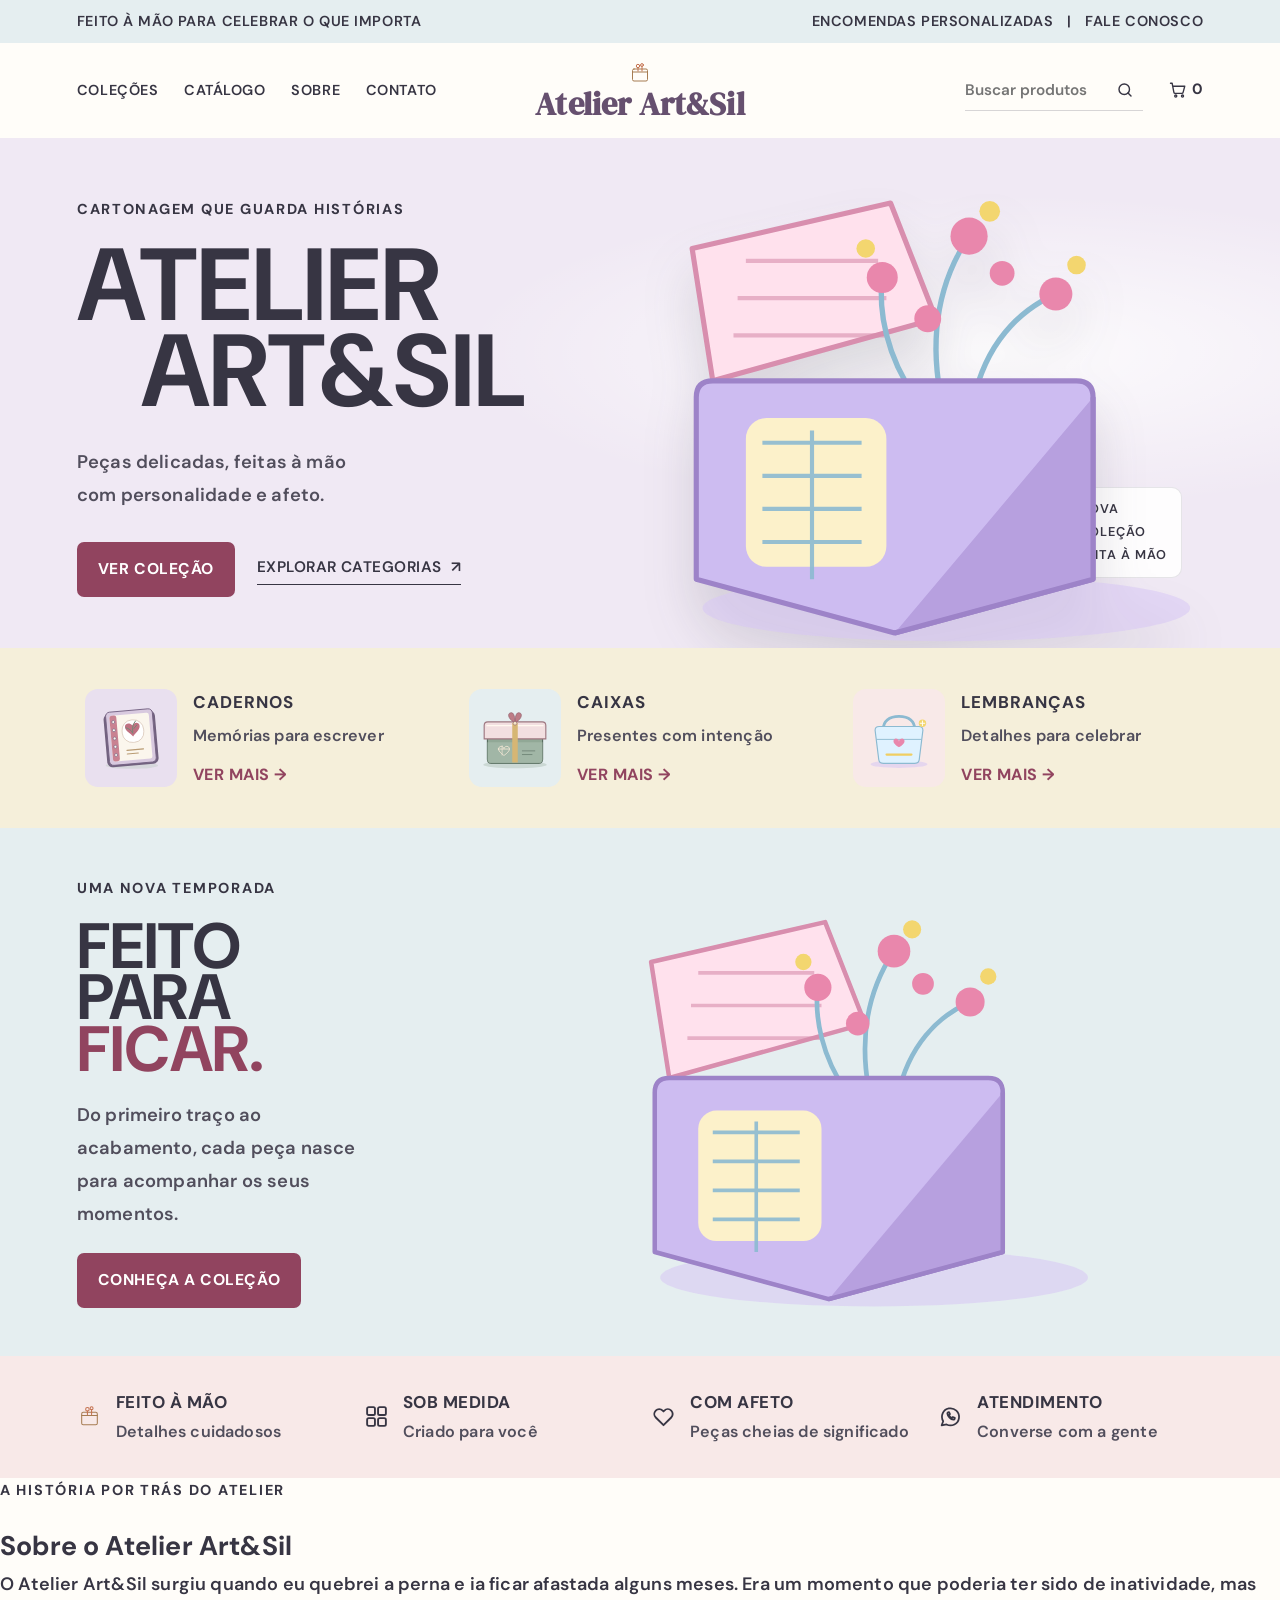
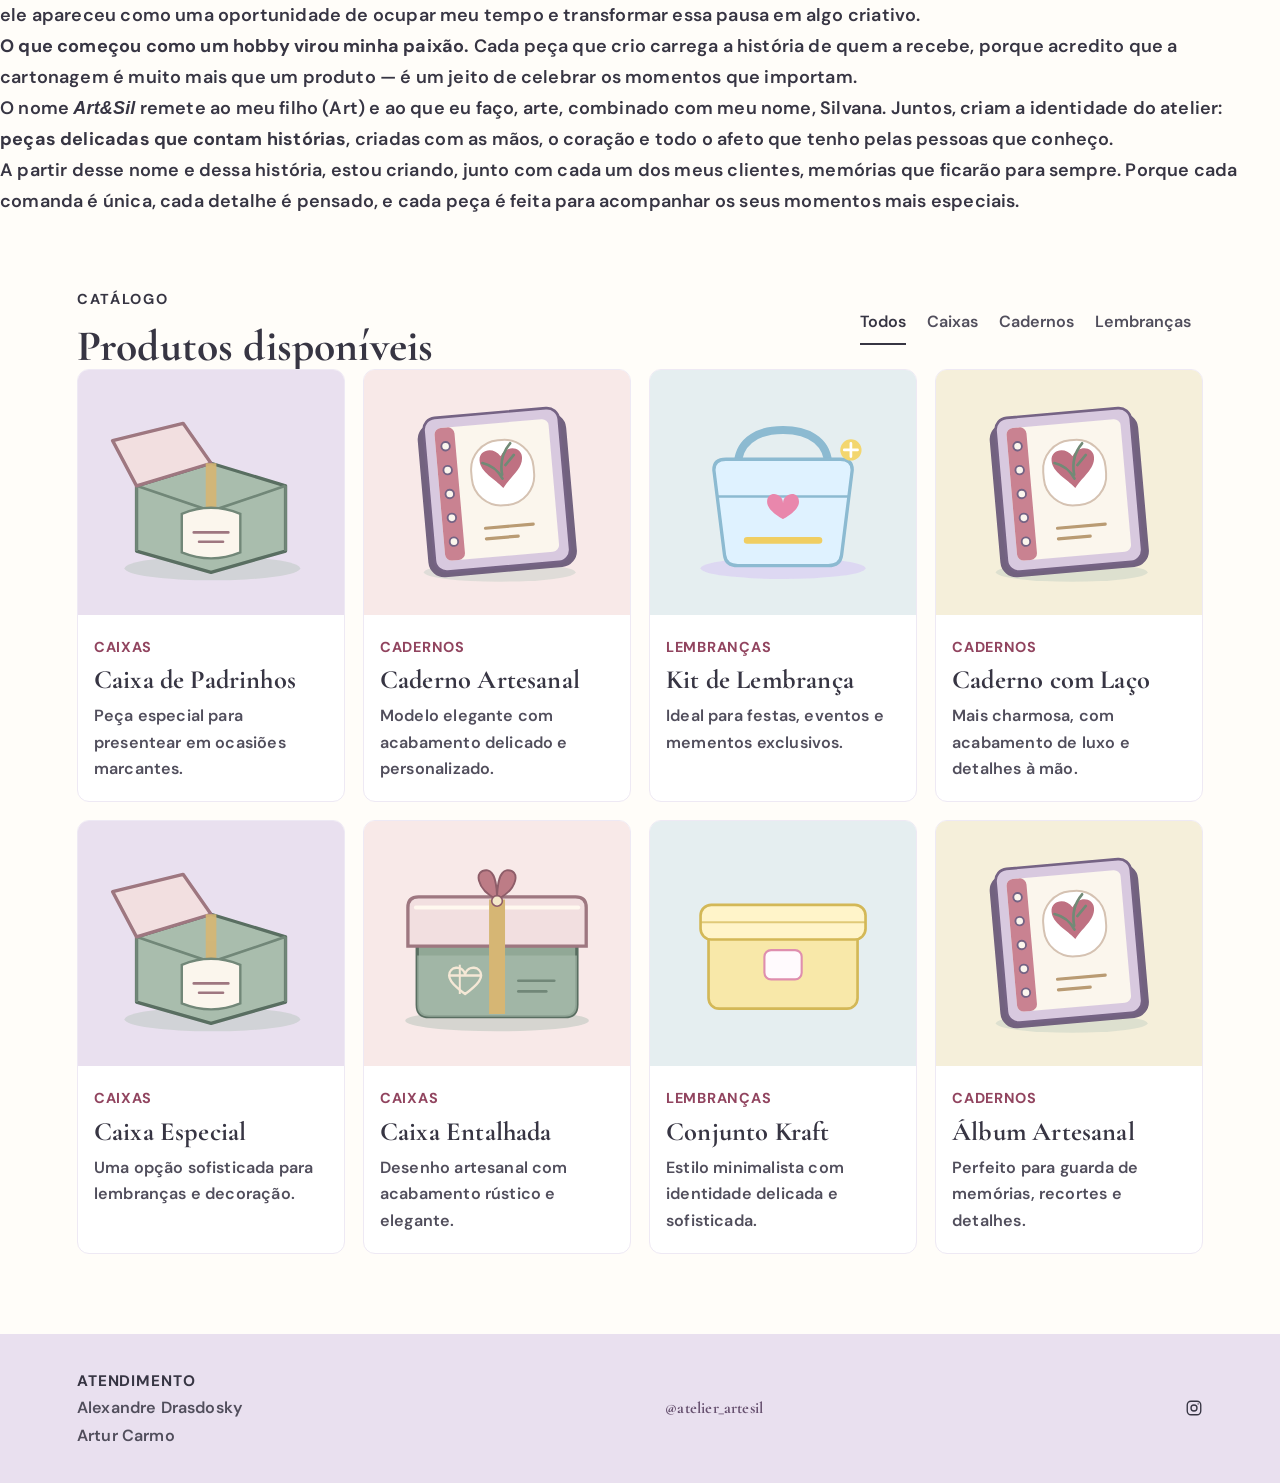
==== commit b53deef2: "Adiciona seção "Sobre Mim" com a história do atelier Art&Sil, Silvana" ====
--- a/index.html
+++ b/index.html
@@ -1,958 +1,979 @@
-<!doctype html>
-<html lang="pt-BR">
-  <head>
-    <meta charset="UTF-8" />
-    <meta name="viewport" content="width=device-width, initial-scale=1.0" />
-    <title>Atelier Art &amp; Sil — Cartonagem Personalizada</title>
-    <meta
-      name="description"
-      content="Cartonagem personalizada feita à mão pelo Atelier Art&amp;Sil."
-    />
-    <link rel="preconnect" href="https://fonts.googleapis.com" />
-    <link rel="preconnect" href="https://fonts.gstatic.com" crossorigin />
-    <link
-      href="https://fonts.googleapis.com/css2?family=Cormorant+Garamond:wght@500;600;700&family=DM+Sans:wght@400;500;600;700&family=DM+Serif+Display&display=swap"
-      rel="stylesheet"
-    />
-    <link rel="stylesheet" href="css/editorial.css" />
-  </head>
-  <body>
-    <a class="skip-link" href="#main-content">Pular para o conteúdo</a>
-    <svg class="sprite" aria-hidden="true">
-      <symbol
-        id="i-home"
-        viewBox="0 0 24 24"
-        fill="none"
-        stroke="currentColor"
-        stroke-width="1.8"
-        stroke-linecap="round"
-        stroke-linejoin="round"
-      >
-        <path d="M3 10.5 12 3l9 7.5" />
-        <path d="M5 9.5V21h14V9.5" />
-        <path d="M9.5 21v-6h5v6" />
-      </symbol>
-      <symbol
-        id="i-grid"
-        viewBox="0 0 24 24"
-        fill="none"
-        stroke="currentColor"
-        stroke-width="1.8"
-        stroke-linecap="round"
-        stroke-linejoin="round"
-      >
-        <rect x="3" y="3" width="7.5" height="7.5" rx="1.5" />
-        <rect x="13.5" y="3" width="7.5" height="7.5" rx="1.5" />
-        <rect x="3" y="13.5" width="7.5" height="7.5" rx="1.5" />
-        <rect x="13.5" y="13.5" width="7.5" height="7.5" rx="1.5" />
-      </symbol>
-      <symbol
-        id="i-cart"
-        viewBox="0 0 24 24"
-        fill="none"
-        stroke="currentColor"
-        stroke-width="1.8"
-        stroke-linecap="round"
-        stroke-linejoin="round"
-      >
-        <circle cx="9" cy="20" r="1.4" />
-        <circle cx="18" cy="20" r="1.4" />
-        <path
-          d="M2 3h2.2l2.3 12.2a1.6 1.6 0 0 0 1.6 1.3h9.1a1.6 1.6 0 0 0 1.6-1.3L21 7H5"
-        />
-      </symbol>
-      <symbol
-        id="i-info"
-        viewBox="0 0 24 24"
-        fill="none"
-        stroke="currentColor"
-        stroke-width="1.8"
-        stroke-linecap="round"
-        stroke-linejoin="round"
-      >
-        <circle cx="12" cy="12" r="9.2" />
-        <path d="M12 11v5.5" />
-        <path d="M12 7.6h.01" />
-      </symbol>
-      <symbol
-        id="i-search"
-        viewBox="0 0 24 24"
-        fill="none"
-        stroke="currentColor"
-        stroke-width="1.9"
-        stroke-linecap="round"
-        stroke-linejoin="round"
-      >
-        <circle cx="11" cy="11" r="7" />
-        <path d="m20 20-4-4" />
-      </symbol>
-      <symbol
-        id="i-user"
-        viewBox="0 0 24 24"
-        fill="none"
-        stroke="currentColor"
-        stroke-width="1.8"
-        stroke-linecap="round"
-        stroke-linejoin="round"
-      >
-        <circle cx="12" cy="8" r="4" />
-        <path d="M4 21c0-4 3.6-6.5 8-6.5s8 2.5 8 6.5" />
-      </symbol>
-      <symbol
-        id="i-heart"
-        viewBox="0 0 24 24"
-        fill="none"
-        stroke="currentColor"
-        stroke-width="1.8"
-        stroke-linecap="round"
-        stroke-linejoin="round"
-      >
-        <path
-          d="M12 20.3 4.6 13a4.7 4.7 0 0 1 6.6-6.7l.8.8.8-.8A4.7 4.7 0 0 1 19.4 13Z"
-        />
-      </symbol>
-      <symbol
-        id="i-instagram"
-        viewBox="0 0 24 24"
-        fill="none"
-        stroke="currentColor"
-        stroke-width="1.8"
-        stroke-linecap="round"
-        stroke-linejoin="round"
-      >
-        <rect x="3" y="3" width="18" height="18" rx="5" />
-        <circle cx="12" cy="12" r="4" />
-        <path d="M17.5 6.5h.01" />
-      </symbol>
-      <symbol
-        id="i-whatsapp"
-        viewBox="0 0 24 24"
-        fill="none"
-        stroke="currentColor"
-        stroke-width="1.7"
-        stroke-linecap="round"
-        stroke-linejoin="round"
-      >
-        <path d="M3.5 20.5 5 16.6A8.2 8.2 0 1 1 8.2 19.6Z" />
-        <path
-          d="M9 9.2c.3 2.6 3.2 5.5 5.8 5.8.7.1 1.3-.5 1.3-1.2v-.5l-1.9-.8-.9 1a6.6 6.6 0 0 1-2.8-2.8l1-.9-.8-1.9h-.5c-.7 0-1.3.6-1.2 1.3Z"
-        />
-      </symbol>
-      <symbol
-        id="i-facebook"
-        viewBox="0 0 24 24"
-        fill="none"
-        stroke="currentColor"
-        stroke-width="1.8"
-        stroke-linecap="round"
-        stroke-linejoin="round"
-      >
-        <path
-          d="M14.5 21v-8h2.7l.5-3.2h-3.2V7.7c0-.9.3-1.6 1.7-1.6h1.6V3.2C17.4 3.1 16.4 3 15.3 3 12.9 3 11.3 4.4 11.3 7.3v2.5H8.5V13h2.8v8"
-        />
-      </symbol>
-      <symbol
-        id="i-flor"
-        viewBox="0 0 48 48"
-        fill="none"
-        stroke="#c4714f"
-        stroke-width="2"
-        stroke-linecap="round"
-      >
-        <rect x="9" y="16" width="30" height="24" rx="3" stroke="#a67c52" />
-        <path d="M9 22h30" stroke="#a67c52" />
-        <circle cx="20" cy="10" r="3.4" />
-        <circle cx="28" cy="8" r="2.8" />
-        <path d="M20 13.4V20M28 10.8V20" />
-      </symbol>
-
-      <symbol id="p-caderno" viewBox="0 0 200 150">
-        <ellipse cx="102" cy="135" rx="57" ry="7" fill="#b8c7bd" opacity=".4" />
-        <g transform="rotate(-5 100 75)">
-          <rect x="44" y="19" width="112" height="116" rx="12" fill="#72627f" />
-          <rect
-            x="49"
-            y="15"
-            width="102"
-            height="116"
-            rx="9"
-            fill="#d8c9df"
-            stroke="#756384"
-            stroke-width="2"
-          />
-          <rect x="57" y="23" width="86" height="100" rx="5" fill="#fbf6ed" />
-          <rect x="57" y="23" width="15" height="100" rx="5" fill="#c98291" />
-          <g fill="#fbf6ed" stroke="#756384" stroke-width="1.4">
-            <circle cx="64.5" cy="37" r="3.2" />
-            <circle cx="64.5" cy="55" r="3.2" />
-            <circle cx="64.5" cy="73" r="3.2" />
-            <circle cx="64.5" cy="91" r="3.2" />
-            <circle cx="64.5" cy="109" r="3.2" />
-          </g>
-          <rect
-            x="82"
-            y="36"
-            width="47"
-            height="49"
-            rx="22"
-            fill="#fff"
-            stroke="#d5c2b2"
-            stroke-width="1.5"
-          />
-          <path
-            d="M105 72c-6-8-16-13-16-22 0-8 11-10 16-2 5-8 16-6 16 2 0 9-10 14-16 22Z"
-            fill="#bf7182"
-          />
-          <path
-            d="M105 62c-1-10 2-17 8-23m-8 26c-3-7-8-11-14-13m17 3 7-7"
-            fill="none"
-            stroke="#718a76"
-            stroke-width="2"
-            stroke-linecap="round"
-          />
-          <path
-            d="M89 101h36"
-            stroke="#b99b73"
-            stroke-width="2.4"
-            stroke-linecap="round"
-          />
-          <path
-            d="M89 109h24"
-            stroke="#b99b73"
-            stroke-width="2.4"
-            stroke-linecap="round"
-          />
-        </g>
-      </symbol>
-
-      <symbol id="p-caixa-entalhada" viewBox="0 0 200 150">
-        <ellipse
-          cx="100"
-          cy="133"
-          rx="69"
-          ry="8"
-          fill="#acbdb2"
-          opacity=".45"
-        />
-        <path
-          d="M40 68h120v53q0 9-9 9H49q-9 0-9-9Z"
-          fill="#91a896"
-          stroke="#596e61"
-          stroke-width="2.5"
-        />
-        <path
-          d="M40 84h120v37q0 9-9 9H49q-9 0-9-9Z"
-          fill="#a9bdad"
-          opacity=".7"
-        />
-        <path
-          d="M33 48q0-8 8-8h118q8 0 8 8v29H33Z"
-          fill="#f2dfe0"
-          stroke="#9e7780"
-          stroke-width="2.5"
-        />
-        <path
-          d="M39 48h122"
-          stroke="#fff8ef"
-          stroke-width="3"
-          stroke-linecap="round"
-        />
-        <path d="M94 42h12v86H94Z" fill="#d6b674" />
-        <path
-          d="M100 42c-16-8-18-23-7-22 5 1 7 11 7 22Zm0 0c16-8 18-23 7-22-5 1-7 11-7 22Z"
-          fill="#bd7c86"
-          stroke="#8e5d69"
-          stroke-width="1.4"
-        />
-        <circle
-          cx="100"
-          cy="43"
-          r="4"
-          fill="#f4e8ca"
-          stroke="#8e5d69"
-          stroke-width="1.2"
-        />
-        <path
-          d="M64 99c0-7 10-8 12-1 2-7 12-6 12 1 0 6-12 14-12 14s-12-8-12-14Zm0 0h24"
-          fill="none"
-          stroke="#f5e8d6"
-          stroke-width="1.8"
-          stroke-linecap="round"
-          stroke-linejoin="round"
-        />
-        <path d="M72 91v22" stroke="#f5e8d6" stroke-width="1.5" />
-        <path
-          d="M116 103h27"
-          stroke="#718778"
-          stroke-width="2"
-          stroke-linecap="round"
-        />
-        <path
-          d="M116 111h21"
-          stroke="#718778"
-          stroke-width="2"
-          stroke-linecap="round"
-        />
-      </symbol>
-
-      <symbol id="p-caixa-presente" viewBox="0 0 200 150">
-        <rect
-          x="42"
-          y="66"
-          width="116"
-          height="60"
-          rx="10"
-          fill="#ffddeb"
-          stroke="#df9fbd"
-          stroke-width="2"
-        />
-        <rect
-          x="34"
-          y="48"
-          width="132"
-          height="26"
-          rx="10"
-          fill="#fff0f6"
-          stroke="#df9fbd"
-          stroke-width="2"
-        />
-        <rect
-          x="92"
-          y="48"
-          width="16"
-          height="78"
-          fill="#f3d66f"
-          opacity=".95"
-        />
-        <path d="M100 48c-14-6-26-22-12-24 9-1 12 12 12 24Z" fill="#f3c95e" />
-        <path d="M100 48c14-6 26-22 12-24-9-1 12 12 12 24Z" fill="#f3c95e" />
-        <circle cx="100" cy="46" r="5" fill="#df8eae" />
-      </symbol>
-
-      <symbol id="p-caixa-kraft" viewBox="0 0 200 150">
-        <rect
-          x="44"
-          y="64"
-          width="112"
-          height="60"
-          rx="8"
-          fill="#f8e8a9"
-          stroke="#d3b857"
-          stroke-width="2"
-        />
-        <rect
-          x="38"
-          y="46"
-          width="124"
-          height="26"
-          rx="8"
-          fill="#fff4c9"
-          stroke="#d3b857"
-          stroke-width="2"
-        />
-        <path d="M38 59h124" stroke="#d3b857" stroke-width="1.4" opacity=".7" />
-        <rect
-          x="86"
-          y="80"
-          width="28"
-          height="22"
-          rx="5"
-          fill="#fffafd"
-          stroke="#df8eae"
-          stroke-width="1.6"
-        />
-      </symbol>
-
-      <symbol id="p-caixa-aberta" viewBox="0 0 200 150">
-        <ellipse cx="101" cy="132" rx="66" ry="9" fill="#acbdb2" opacity=".4" />
-        <path
-          d="M44 70 100 53l56 17v49l-56 16-56-16Z"
-          fill="#a9bdad"
-          stroke="#596e61"
-          stroke-width="2.5"
-          stroke-linejoin="round"
-        />
-        <path
-          d="M44 70 100 89l56-19M44 70v49m112-49v49"
-          fill="none"
-          stroke="#718778"
-          stroke-width="2"
-        />
-        <path
-          d="M44 70 26 36l53-13 21 30Z"
-          fill="#f2dfe0"
-          stroke="#9e7780"
-          stroke-width="2.5"
-          stroke-linejoin="round"
-        />
-        <path d="M100 53v52" stroke="#d6b674" stroke-width="8" opacity=".9" />
-        <path
-          d="M78 91q22-9 44 0v29q-22 9-44 0Z"
-          fill="#fbf6ed"
-          stroke="#718778"
-          stroke-width="1.8"
-        />
-        <path
-          d="M87 105h26m-22 7h18"
-          stroke="#9e7780"
-          stroke-width="2"
-          stroke-linecap="round"
-        />
-      </symbol>
-
-      <symbol id="p-lembranca" viewBox="0 0 200 150">
-        <ellipse
-          cx="100"
-          cy="132"
-          rx="62"
-          ry="8"
-          fill="#d8c7f5"
-          opacity=".55"
-        />
-        <path
-          d="M66 55c0-16 12-27 34-27s34 11 34 27"
-          fill="none"
-          stroke="#8cbad1"
-          stroke-width="6"
-          stroke-linecap="round"
-        />
-        <path
-          d="M48 58q0-8 9-8h86q9 0 9 8l-8 64q-1 8-10 8H66q-9 0-10-8Z"
-          fill="#dff2ff"
-          stroke="#8cbad1"
-          stroke-width="2.5"
-        />
-        <path d="M51 78h98" stroke="#8cbad1" stroke-width="2" />
-        <path
-          d="M100 83c0-8 12-10 12-1 0 7-12 13-12 13s-12-6-12-13c0-9 12-7 12 1Z"
-          fill="#e987ac"
-        />
-        <path
-          d="M73 111h54"
-          stroke="#f0ce62"
-          stroke-width="5"
-          stroke-linecap="round"
-        />
-        <circle cx="151" cy="43" r="8" fill="#f3d66f" />
-        <path
-          d="M151 38v10m-5-5h10"
-          stroke="#fff"
-          stroke-width="2"
-          stroke-linecap="round"
-        />
-      </symbol>
-
-      <symbol id="p-topo-bolo" viewBox="0 0 200 150">
-        <rect x="96" y="70" width="8" height="58" rx="4" fill="#f3d66f" />
-        <path
-          d="M100 26c16 6 30 18 30 30 0 10-13 16-30 16s-30-6-30-16c0-12 14-24 30-30Z"
-          fill="#dff2ff"
-          stroke="#a9cfe4"
-          stroke-width="2"
-        />
-        <path
-          d="M78 54h44"
-          stroke="#e987ac"
-          stroke-width="2.4"
-          stroke-linecap="round"
-        />
-        <circle cx="100" cy="40" r="6" fill="#f3d66f" opacity=".95" />
-        <rect x="66" y="126" width="68" height="8" rx="4" fill="#e9ddff" />
-      </symbol>
-
-      <symbol id="hero-caixa" viewBox="0 0 360 260">
-        <ellipse
-          cx="185"
-          cy="232"
-          rx="118"
-          ry="16"
-          fill="#d8c7f5"
-          opacity=".55"
-        />
-        <path
-          d="M72 122 62 58l96-22 22 56Z"
-          fill="#ffe1ed"
-          stroke="#d88eae"
-          stroke-width="2.5"
-          stroke-linejoin="round"
-        />
-        <g stroke="#d88eae" stroke-width="2" fill="none" opacity=".6">
-          <path d="M88 64h64M84 82h72M82 100h74" />
-        </g>
-        <g
-          stroke="#8cbad1"
-          stroke-width="2.6"
-          fill="none"
-          stroke-linecap="round"
-        >
-          <path d="M182 128c-6-34 2-58 14-76" />
-          <path d="M198 132c6-28 22-44 40-52" />
-          <path d="M170 130c-14-20-18-42-16-58" />
-        </g>
-        <g fill="#e987ac">
-          <circle cx="196" cy="52" r="9" />
-          <circle cx="238" cy="80" r="8" />
-          <circle cx="154" cy="72" r="7.5" />
-          <circle cx="212" cy="70" r="6" />
-          <circle cx="176" cy="92" r="6.5" />
-        </g>
-        <g fill="#f3d66f">
-          <circle cx="206" cy="40" r="5" />
-          <circle cx="248" cy="66" r="4.5" />
-          <circle cx="146" cy="58" r="4.5" />
-        </g>
-        <path
-          d="M80 122h168q8 0 8 8v88l-96 26-96-26v-88q0-8 8-8Z"
-          fill="#cdbcf1"
-          stroke="#9d83c8"
-          stroke-width="2.5"
-          stroke-linejoin="round"
-        />
-        <path
-          d="M256 130v88l-96 26"
-          fill="#b7a0df"
-          stroke="#9d83c8"
-          stroke-width="2.5"
-          stroke-linejoin="round"
-        />
-        <rect
-          x="88"
-          y="140"
-          width="68"
-          height="72"
-          rx="10"
-          fill="#fff4c9"
-          opacity=".95"
-        />
-        <g stroke="#8cbad1" stroke-width="2" fill="none" opacity=".9">
-          <path d="M96 152h48M96 168h48M96 184h48M96 200h48" />
-          <path d="M120 146v72" />
-        </g>
-      </symbol>
-    </svg>
-
-    <div class="site-shell">
-      <div class="top-strip">
-        <span>Feito à mão para celebrar o que importa</span
-        ><span>Encomendas personalizadas &nbsp; | &nbsp; Fale conosco</span>
-      </div>
-      <header class="topo">
-        <nav class="nav-links" aria-label="Navegação principal">
-          <a href="#categorias">COLEÇÕES</a><a href="#produtos">CATÁLOGO</a
-          ><a href="#rodape">ATELIER</a><a href="#rodape">CONTATO</a>
-        </nav>
-        <a
-          class="brand-lockup"
-          href="index.html"
-          aria-label="Atelier Art e Sil - início"
-          ><svg aria-hidden="true"><use href="#i-flor" /></svg
-          ><span>Atelier Art&amp;Sil</span></a
-        >
-        <div class="acoes">
-          <form class="search-control" role="search" id="product-search">
-            <label class="sr-only" for="busca">Buscar produtos</label>
-            <input
-              id="busca"
-              type="search"
-              placeholder="Buscar produtos"
-              aria-controls="produtos"
-              autocomplete="off"
-            />
-            <button type="submit" aria-label="Pesquisar produtos">
-              <svg aria-hidden="true"><use href="#i-search" /></svg>
-            </button>
-          </form>
-          <a
-            class="cart-link"
-            href="paginas/carrinho.html"
-            aria-label="Carrinho, 0 itens"
-            ><svg><use href="#i-cart" /></svg><span>0</span></a
-          >
-        </div>
-      </header>
-
-      <main id="main-content" tabindex="-1">
-        <section class="hero" aria-label="Coleção em destaque">
-          <div class="hero-copy">
-            <p class="eyebrow">Cartonagem que guarda histórias</p>
-            <h1>ATELIER<br /><span>ART&amp;SIL</span></h1>
-            <p class="tagline">
-              Peças delicadas, feitas à mão com personalidade e afeto.
-            </p>
-            <div class="hero-actions">
-              <a href="#produtos" class="primary-btn">VER COLEÇÃO</a
-              ><a href="#categorias" class="text-link"
-                >EXPLORAR CATEGORIAS <span>↗</span></a
-              >
-            </div>
-          </div>
-          <div class="hero-art" aria-hidden="true">
-            <div class="art-label">
-              NOVA<br />COLEÇÃO<br /><span>FEITA À MÃO</span>
-            </div>
-            <svg viewBox="0 0 360 260"><use href="#hero-caixa" /></svg>
-          </div>
-        </section>
-
-        <section
-          class="category-band"
-          id="categorias"
-          aria-label="Categorias em destaque"
-        >
-          <a
-            class="category-tile"
-            href="#produtos"
-            data-category-target="cadernos"
-            ><div class="category-art">
-              <svg viewBox="0 0 200 150" aria-hidden="true">
-                <use href="#p-caderno" />
-              </svg>
-            </div>
-            <div>
-              <h2>CADERNOS</h2>
-              <p>Memórias para escrever</p>
-              <span>VER MAIS →</span>
-            </div></a
-          ><a
-            class="category-tile"
-            href="#produtos"
-            data-category-target="caixas"
-            ><div class="category-art">
-              <svg viewBox="0 0 200 150" aria-hidden="true">
-                <use href="#p-caixa-entalhada" />
-              </svg>
-            </div>
-            <div>
-              <h2>CAIXAS</h2>
-              <p>Presentes com intenção</p>
-              <span>VER MAIS →</span>
-            </div></a
-          ><a
-            class="category-tile"
-            href="#produtos"
-            data-category-target="lembrancas"
-            ><div class="category-art">
-              <svg viewBox="0 0 200 150" aria-hidden="true">
-                <use href="#p-lembranca" />
-              </svg>
-            </div>
-            <div>
-              <h2>LEMBRANÇAS</h2>
-              <p>Detalhes para celebrar</p>
-              <span>VER MAIS →</span>
-            </div></a
-          >
-        </section>
-
-        <section class="campaign">
-          <div class="campaign-copy">
-            <p class="eyebrow">Uma nova temporada</p>
-            <h2>FEITO<br />PARA<br /><em>FICAR.</em></h2>
-            <p>
-              Do primeiro traço ao acabamento, cada peça nasce para acompanhar
-              os seus momentos.
-            </p>
-            <a href="#produtos" class="primary-btn">CONHEÇA A COLEÇÃO</a>
-          </div>
-          <div class="campaign-art">
-            <svg viewBox="0 0 360 260" aria-hidden="true">
-              <use href="#hero-caixa" />
-            </svg>
-          </div>
-        </section>
-
-        <section class="benefits" aria-label="Benefícios do atelier">
-          <div>
-            <svg aria-hidden="true"><use href="#i-flor" /></svg
-            ><strong>FEITO À MÃO</strong><span>Detalhes cuidadosos</span>
-          </div>
-          <div>
-            <svg aria-hidden="true"><use href="#i-grid" /></svg
-            ><strong>SOB MEDIDA</strong><span>Criado para você</span>
-          </div>
-          <div>
-            <svg aria-hidden="true"><use href="#i-heart" /></svg
-            ><strong>COM AFETO</strong><span>Peças cheias de significado</span>
-          </div>
-          <div>
-            <svg aria-hidden="true"><use href="#i-whatsapp" /></svg
-            ><strong>ATENDIMENTO</strong><span>Converse com a gente</span>
-          </div>
-        </section>
-
-        <section class="catalogo" aria-labelledby="catalogo-titulo">
-          <div class="catalogo-header">
-            <div>
-              <p class="eyebrow">Catálogo</p>
-              <h2 id="catalogo-titulo">Produtos disponíveis</h2>
-            </div>
-            <div
-              class="filtros"
-              role="group"
-              aria-label="Filtrar produtos por categoria"
-            >
-              <button
-                class="filter is-active"
-                data-filter="all"
-                aria-pressed="true"
-                type="button"
-              >
-                Todos
-              </button>
-              <button
-                class="filter"
-                data-filter="caixas"
-                aria-pressed="false"
-                type="button"
-              >
-                Caixas
-              </button>
-              <button
-                class="filter"
-                data-filter="cadernos"
-                aria-pressed="false"
-                type="button"
-              >
-                Cadernos
-              </button>
-              <button
-                class="filter"
-                data-filter="lembrancas"
-                aria-pressed="false"
-                type="button"
-              >
-                Lembranças
-              </button>
-            </div>
-          </div>
-
-          <div class="produtos" id="produtos">
-            <a
-              class="produto"
-              href="paginas/produto.html?id=caixa-padrinhos"
-              data-product-id="caixa-padrinhos"
-              data-category="caixas"
-              data-name="Caixa de Padrinhos"
-              aria-label="Ver detalhes de Caixa de Padrinhos"
-            >
-              <div class="arte">
-                <svg
-                  viewBox="0 0 200 150"
-                  role="img"
-                  aria-label="Caixa de padrinhos"
-                >
-                  <use href="#p-caixa-aberta" />
-                </svg>
-              </div>
-              <div class="produto-info">
-                <span class="badge">Caixas</span>
-                <h3>Caixa de Padrinhos</h3>
-                <p>Peça especial para presentear em ocasiões marcantes.</p>
-              </div>
-            </a>
-
-            <a
-              class="produto"
-              href="paginas/produto.html?id=caderno-artesanal"
-              data-product-id="caderno-artesanal"
-              data-category="cadernos"
-              data-name="Caderno Artesanal"
-              aria-label="Ver detalhes de Caderno Artesanal"
-            >
-              <div class="arte">
-                <svg
-                  viewBox="0 0 200 150"
-                  role="img"
-                  aria-label="Caderno artesanal"
-                >
-                  <use href="#p-caderno" />
-                </svg>
-              </div>
-              <div class="produto-info">
-                <span class="badge">Cadernos</span>
-                <h3>Caderno Artesanal</h3>
-                <p>Modelo elegante com acabamento delicado e personalizado.</p>
-              </div>
-            </a>
-
-            <a
-              class="produto"
-              href="paginas/produto.html?id=kit-lembranca"
-              data-product-id="kit-lembranca"
-              data-category="lembrancas"
-              data-name="Kit de Lembrança"
-              aria-label="Ver detalhes de Kit de Lembrança"
-            >
-              <div class="arte">
-                <svg
-                  viewBox="0 0 200 150"
-                  role="img"
-                  aria-label="Sacola artesanal para lembrança"
-                >
-                  <use href="#p-lembranca" />
-                </svg>
-              </div>
-              <div class="produto-info">
-                <span class="badge">Lembranças</span>
-                <h3>Kit de Lembrança</h3>
-                <p>Ideal para festas, eventos e mementos exclusivos.</p>
-              </div>
-            </a>
-
-            <a
-              class="produto"
-              href="paginas/produto.html?id=caderno-com-laco"
-              data-product-id="caderno-com-laco"
-              data-category="cadernos"
-              data-name="Caderno com Laço"
-              aria-label="Ver detalhes de Caderno com Laço"
-            >
-              <div class="arte">
-                <svg
-                  viewBox="0 0 200 150"
-                  role="img"
-                  aria-label="Caderno artesanal"
-                >
-                  <use href="#p-caderno" />
-                </svg>
-              </div>
-              <div class="produto-info">
-                <span class="badge">Cadernos</span>
-                <h3>Caderno com Laço</h3>
-                <p>Mais charmosa, com acabamento de luxo e detalhes à mão.</p>
-              </div>
-            </a>
-
-            <a
-              class="produto"
-              href="paginas/produto.html?id=caixa-especial"
-              data-product-id="caixa-especial"
-              data-category="caixas"
-              data-name="Caixa Especial"
-              aria-label="Ver detalhes de Caixa Especial"
-            >
-              <div class="arte">
-                <svg
-                  viewBox="0 0 200 150"
-                  role="img"
-                  aria-label="Caixa de padrinhos especial"
-                >
-                  <use href="#p-caixa-aberta" />
-                </svg>
-              </div>
-              <div class="produto-info">
-                <span class="badge">Caixas</span>
-                <h3>Caixa Especial</h3>
-                <p>Uma opção sofisticada para lembranças e decoração.</p>
-              </div>
-            </a>
-
-            <a
-              class="produto"
-              href="paginas/produto.html?id=caixa-entalhada"
-              data-product-id="caixa-entalhada"
-              data-category="caixas"
-              data-name="Caixa Entalhada"
-              aria-label="Ver detalhes de Caixa Entalhada"
-            >
-              <div class="arte">
-                <svg
-                  viewBox="0 0 200 150"
-                  role="img"
-                  aria-label="Caixa entalhada"
-                >
-                  <use href="#p-caixa-entalhada" />
-                </svg>
-              </div>
-              <div class="produto-info">
-                <span class="badge">Caixas</span>
-                <h3>Caixa Entalhada</h3>
-                <p>Desenho artesanal com acabamento rústico e elegante.</p>
-              </div>
-            </a>
-
-            <a
-              class="produto"
-              href="paginas/produto.html?id=conjunto-kraft"
-              data-product-id="conjunto-kraft"
-              data-category="lembrancas"
-              data-name="Conjunto Kraft"
-              aria-label="Ver detalhes de Conjunto Kraft"
-            >
-              <div class="arte">
-                <svg
-                  viewBox="0 0 200 150"
-                  role="img"
-                  aria-label="Caderno kraft"
-                >
-                  <use href="#p-caixa-kraft" />
-                </svg>
-              </div>
-              <div class="produto-info">
-                <span class="badge">Lembranças</span>
-                <h3>Conjunto Kraft</h3>
-                <p>Estilo minimalista com identidade delicada e sofisticada.</p>
-              </div>
-            </a>
-
-            <a
-              class="produto"
-              href="paginas/produto.html?id=album-artesanal"
-              data-product-id="album-artesanal"
-              data-category="cadernos"
-              data-name="Álbum Artesanal"
-              aria-label="Ver detalhes de Álbum Artesanal"
-            >
-              <div class="arte">
-                <svg
-                  viewBox="0 0 200 150"
-                  role="img"
-                  aria-label="Álbum artesanal"
-                >
-                  <use href="#p-caderno" />
-                </svg>
-              </div>
-              <div class="produto-info">
-                <span class="badge">Cadernos</span>
-                <h3>Álbum Artesanal</h3>
-                <p>Perfeito para guarda de memórias, recortes e detalhes.</p>
-              </div>
-            </a>
-          </div>
-          <p class="empty-state" role="status" hidden>
-            Nenhum produto encontrado para essa busca.
-          </p>
-          <p
-            class="sr-only"
-            id="results-status"
-            role="status"
-            aria-live="polite"
-          ></p>
-        </section>
-      </main>
-
-      <footer class="rodape" id="rodape">
-        <div class="rodape-col">
-          <h4>Atendimento</h4>
-          <p>Alexandre Drasdosky</p>
-          <p>Artur Carmo</p>
-        </div>
-
-        <div class="rodape-centro">@atelier_artesil</div>
-
-        <div class="sociais" aria-label="Redes sociais do atelier">
-          <a
-            class="social"
-            href="https://www.instagram.com/atelier_artesil/"
-            aria-label="Instagram do Atelier Art e Sil"
-            target="_blank"
-            rel="noopener noreferrer"
-            ><svg><use href="#i-instagram" /></svg
-          ></a>
-        </div>
-      </footer>
-    </div>
-
-    <script src="js/main.js"></script>
-  </body>
-</html>
+<!doctype html>
+<html lang="pt-BR">
+  <head>
+    <meta charset="UTF-8" />
+    <meta name="viewport" content="width=device-width, initial-scale=1.0" />
+    <title>Atelier Art &amp; Sil — Cartonagem Personalizada</title>
+    <meta
+      name="description"
+      content="Cartonagem personalizada feita à mão pelo Atelier Art&amp;Sil."
+    />
+    <link rel="preconnect" href="https://fonts.googleapis.com" />
+    <link rel="preconnect" href="https://fonts.gstatic.com" crossorigin />
+    <link
+      href="https://fonts.googleapis.com/css2?family=Cormorant+Garamond:wght@500;600;700&family=DM+Sans:wght@400;500;600;700&family=DM+Serif+Display&display=swap"
+      rel="stylesheet"
+    />
+    <link rel="stylesheet" href="css/editorial.css" />
+  </head>
+  <body>
+    <a class="skip-link" href="#main-content">Pular para o conteúdo</a>
+    <svg class="sprite" aria-hidden="true">
+      <symbol
+        id="i-home"
+        viewBox="0 0 24 24"
+        fill="none"
+        stroke="currentColor"
+        stroke-width="1.8"
+        stroke-linecap="round"
+        stroke-linejoin="round"
+      >
+        <path d="M3 10.5 12 3l9 7.5" />
+        <path d="M5 9.5V21h14V9.5" />
+        <path d="M9.5 21v-6h5v6" />
+      </symbol>
+      <symbol
+        id="i-grid"
+        viewBox="0 0 24 24"
+        fill="none"
+        stroke="currentColor"
+        stroke-width="1.8"
+        stroke-linecap="round"
+        stroke-linejoin="round"
+      >
+        <rect x="3" y="3" width="7.5" height="7.5" rx="1.5" />
+        <rect x="13.5" y="3" width="7.5" height="7.5" rx="1.5" />
+        <rect x="3" y="13.5" width="7.5" height="7.5" rx="1.5" />
+        <rect x="13.5" y="13.5" width="7.5" height="7.5" rx="1.5" />
+      </symbol>
+      <symbol
+        id="i-cart"
+        viewBox="0 0 24 24"
+        fill="none"
+        stroke="currentColor"
+        stroke-width="1.8"
+        stroke-linecap="round"
+        stroke-linejoin="round"
+      >
+        <circle cx="9" cy="20" r="1.4" />
+        <circle cx="18" cy="20" r="1.4" />
+        <path
+          d="M2 3h2.2l2.3 12.2a1.6 1.6 0 0 0 1.6 1.3h9.1a1.6 1.6 0 0 0 1.6-1.3L21 7H5"
+        />
+      </symbol>
+      <symbol
+        id="i-info"
+        viewBox="0 0 24 24"
+        fill="none"
+        stroke="currentColor"
+        stroke-width="1.8"
+        stroke-linecap="round"
+        stroke-linejoin="round"
+      >
+        <circle cx="12" cy="12" r="9.2" />
+        <path d="M12 11v5.5" />
+        <path d="M12 7.6h.01" />
+      </symbol>
+      <symbol
+        id="i-search"
+        viewBox="0 0 24 24"
+        fill="none"
+        stroke="currentColor"
+        stroke-width="1.9"
+        stroke-linecap="round"
+        stroke-linejoin="round"
+      >
+        <circle cx="11" cy="11" r="7" />
+        <path d="m20 20-4-4" />
+      </symbol>
+      <symbol
+        id="i-user"
+        viewBox="0 0 24 24"
+        fill="none"
+        stroke="currentColor"
+        stroke-width="1.8"
+        stroke-linecap="round"
+        stroke-linejoin="round"
+      >
+        <circle cx="12" cy="8" r="4" />
+        <path d="M4 21c0-4 3.6-6.5 8-6.5s8 2.5 8 6.5" />
+      </symbol>
+      <symbol
+        id="i-heart"
+        viewBox="0 0 24 24"
+        fill="none"
+        stroke="currentColor"
+        stroke-width="1.8"
+        stroke-linecap="round"
+        stroke-linejoin="round"
+      >
+        <path
+          d="M12 20.3 4.6 13a4.7 4.7 0 0 1 6.6-6.7l.8.8.8-.8A4.7 4.7 0 0 1 19.4 13Z"
+        />
+      </symbol>
+      <symbol
+        id="i-instagram"
+        viewBox="0 0 24 24"
+        fill="none"
+        stroke="currentColor"
+        stroke-width="1.8"
+        stroke-linecap="round"
+        stroke-linejoin="round"
+      >
+        <rect x="3" y="3" width="18" height="18" rx="5" />
+        <circle cx="12" cy="12" r="4" />
+        <path d="M17.5 6.5h.01" />
+      </symbol>
+      <symbol
+        id="i-whatsapp"
+        viewBox="0 0 24 24"
+        fill="none"
+        stroke="currentColor"
+        stroke-width="1.7"
+        stroke-linecap="round"
+        stroke-linejoin="round"
+      >
+        <path d="M3.5 20.5 5 16.6A8.2 8.2 0 1 1 8.2 19.6Z" />
+        <path
+          d="M9 9.2c.3 2.6 3.2 5.5 5.8 5.8.7.1 1.3-.5 1.3-1.2v-.5l-1.9-.8-.9 1a6.6 6.6 0 0 1-2.8-2.8l1-.9-.8-1.9h-.5c-.7 0-1.3.6-1.2 1.3Z"
+        />
+      </symbol>
+      <symbol
+        id="i-facebook"
+        viewBox="0 0 24 24"
+        fill="none"
+        stroke="currentColor"
+        stroke-width="1.8"
+        stroke-linecap="round"
+        stroke-linejoin="round"
+      >
+        <path
+          d="M14.5 21v-8h2.7l.5-3.2h-3.2V7.7c0-.9.3-1.6 1.7-1.6h1.6V3.2C17.4 3.1 16.4 3 15.3 3 12.9 3 11.3 4.4 11.3 7.3v2.5H8.5V13h2.8v8"
+        />
+      </symbol>
+      <symbol
+        id="i-flor"
+        viewBox="0 0 48 48"
+        fill="none"
+        stroke="#c4714f"
+        stroke-width="2"
+        stroke-linecap="round"
+      >
+        <rect x="9" y="16" width="30" height="24" rx="3" stroke="#a67c52" />
+        <path d="M9 22h30" stroke="#a67c52" />
+        <circle cx="20" cy="10" r="3.4" />
+        <circle cx="28" cy="8" r="2.8" />
+        <path d="M20 13.4V20M28 10.8V20" />
+      </symbol>
+
+      <symbol id="p-caderno" viewBox="0 0 200 150">
+        <ellipse cx="102" cy="135" rx="57" ry="7" fill="#b8c7bd" opacity=".4" />
+        <g transform="rotate(-5 100 75)">
+          <rect x="44" y="19" width="112" height="116" rx="12" fill="#72627f" />
+          <rect
+            x="49"
+            y="15"
+            width="102"
+            height="116"
+            rx="9"
+            fill="#d8c9df"
+            stroke="#756384"
+            stroke-width="2"
+          />
+          <rect x="57" y="23" width="86" height="100" rx="5" fill="#fbf6ed" />
+          <rect x="57" y="23" width="15" height="100" rx="5" fill="#c98291" />
+          <g fill="#fbf6ed" stroke="#756384" stroke-width="1.4">
+            <circle cx="64.5" cy="37" r="3.2" />
+            <circle cx="64.5" cy="55" r="3.2" />
+            <circle cx="64.5" cy="73" r="3.2" />
+            <circle cx="64.5" cy="91" r="3.2" />
+            <circle cx="64.5" cy="109" r="3.2" />
+          </g>
+          <rect
+            x="82"
+            y="36"
+            width="47"
+            height="49"
+            rx="22"
+            fill="#fff"
+            stroke="#d5c2b2"
+            stroke-width="1.5"
+          />
+          <path
+            d="M105 72c-6-8-16-13-16-22 0-8 11-10 16-2 5-8 16-6 16 2 0 9-10 14-16 22Z"
+            fill="#bf7182"
+          />
+          <path
+            d="M105 62c-1-10 2-17 8-23m-8 26c-3-7-8-11-14-13m17 3 7-7"
+            fill="none"
+            stroke="#718a76"
+            stroke-width="2"
+            stroke-linecap="round"
+          />
+          <path
+            d="M89 101h36"
+            stroke="#b99b73"
+            stroke-width="2.4"
+            stroke-linecap="round"
+          />
+          <path
+            d="M89 109h24"
+            stroke="#b99b73"
+            stroke-width="2.4"
+            stroke-linecap="round"
+          />
+        </g>
+      </symbol>
+
+      <symbol id="p-caixa-entalhada" viewBox="0 0 200 150">
+        <ellipse
+          cx="100"
+          cy="133"
+          rx="69"
+          ry="8"
+          fill="#acbdb2"
+          opacity=".45"
+        />
+        <path
+          d="M40 68h120v53q0 9-9 9H49q-9 0-9-9Z"
+          fill="#91a896"
+          stroke="#596e61"
+          stroke-width="2.5"
+        />
+        <path
+          d="M40 84h120v37q0 9-9 9H49q-9 0-9-9Z"
+          fill="#a9bdad"
+          opacity=".7"
+        />
+        <path
+          d="M33 48q0-8 8-8h118q8 0 8 8v29H33Z"
+          fill="#f2dfe0"
+          stroke="#9e7780"
+          stroke-width="2.5"
+        />
+        <path
+          d="M39 48h122"
+          stroke="#fff8ef"
+          stroke-width="3"
+          stroke-linecap="round"
+        />
+        <path d="M94 42h12v86H94Z" fill="#d6b674" />
+        <path
+          d="M100 42c-16-8-18-23-7-22 5 1 7 11 7 22Zm0 0c16-8 18-23 7-22-5 1-7 11-7 22Z"
+          fill="#bd7c86"
+          stroke="#8e5d69"
+          stroke-width="1.4"
+        />
+        <circle
+          cx="100"
+          cy="43"
+          r="4"
+          fill="#f4e8ca"
+          stroke="#8e5d69"
+          stroke-width="1.2"
+        />
+        <path
+          d="M64 99c0-7 10-8 12-1 2-7 12-6 12 1 0 6-12 14-12 14s-12-8-12-14Zm0 0h24"
+          fill="none"
+          stroke="#f5e8d6"
+          stroke-width="1.8"
+          stroke-linecap="round"
+          stroke-linejoin="round"
+        />
+        <path d="M72 91v22" stroke="#f5e8d6" stroke-width="1.5" />
+        <path
+          d="M116 103h27"
+          stroke="#718778"
+          stroke-width="2"
+          stroke-linecap="round"
+        />
+        <path
+          d="M116 111h21"
+          stroke="#718778"
+          stroke-width="2"
+          stroke-linecap="round"
+        />
+      </symbol>
+
+      <symbol id="p-caixa-presente" viewBox="0 0 200 150">
+        <rect
+          x="42"
+          y="66"
+          width="116"
+          height="60"
+          rx="10"
+          fill="#ffddeb"
+          stroke="#df9fbd"
+          stroke-width="2"
+        />
+        <rect
+          x="34"
+          y="48"
+          width="132"
+          height="26"
+          rx="10"
+          fill="#fff0f6"
+          stroke="#df9fbd"
+          stroke-width="2"
+        />
+        <rect
+          x="92"
+          y="48"
+          width="16"
+          height="78"
+          fill="#f3d66f"
+          opacity=".95"
+        />
+        <path d="M100 48c-14-6-26-22-12-24 9-1 12 12 12 24Z" fill="#f3c95e" />
+        <path d="M100 48c14-6 26-22 12-24-9-1 12 12 12 24Z" fill="#f3c95e" />
+        <circle cx="100" cy="46" r="5" fill="#df8eae" />
+      </symbol>
+
+      <symbol id="p-caixa-kraft" viewBox="0 0 200 150">
+        <rect
+          x="44"
+          y="64"
+          width="112"
+          height="60"
+          rx="8"
+          fill="#f8e8a9"
+          stroke="#d3b857"
+          stroke-width="2"
+        />
+        <rect
+          x="38"
+          y="46"
+          width="124"
+          height="26"
+          rx="8"
+          fill="#fff4c9"
+          stroke="#d3b857"
+          stroke-width="2"
+        />
+        <path d="M38 59h124" stroke="#d3b857" stroke-width="1.4" opacity=".7" />
+        <rect
+          x="86"
+          y="80"
+          width="28"
+          height="22"
+          rx="5"
+          fill="#fffafd"
+          stroke="#df8eae"
+          stroke-width="1.6"
+        />
+      </symbol>
+
+      <symbol id="p-caixa-aberta" viewBox="0 0 200 150">
+        <ellipse cx="101" cy="132" rx="66" ry="9" fill="#acbdb2" opacity=".4" />
+        <path
+          d="M44 70 100 53l56 17v49l-56 16-56-16Z"
+          fill="#a9bdad"
+          stroke="#596e61"
+          stroke-width="2.5"
+          stroke-linejoin="round"
+        />
+        <path
+          d="M44 70 100 89l56-19M44 70v49m112-49v49"
+          fill="none"
+          stroke="#718778"
+          stroke-width="2"
+        />
+        <path
+          d="M44 70 26 36l53-13 21 30Z"
+          fill="#f2dfe0"
+          stroke="#9e7780"
+          stroke-width="2.5"
+          stroke-linejoin="round"
+        />
+        <path d="M100 53v52" stroke="#d6b674" stroke-width="8" opacity=".9" />
+        <path
+          d="M78 91q22-9 44 0v29q-22 9-44 0Z"
+          fill="#fbf6ed"
+          stroke="#718778"
+          stroke-width="1.8"
+        />
+        <path
+          d="M87 105h26m-22 7h18"
+          stroke="#9e7780"
+          stroke-width="2"
+          stroke-linecap="round"
+        />
+      </symbol>
+
+      <symbol id="p-lembranca" viewBox="0 0 200 150">
+        <ellipse
+          cx="100"
+          cy="132"
+          rx="62"
+          ry="8"
+          fill="#d8c7f5"
+          opacity=".55"
+        />
+        <path
+          d="M66 55c0-16 12-27 34-27s34 11 34 27"
+          fill="none"
+          stroke="#8cbad1"
+          stroke-width="6"
+          stroke-linecap="round"
+        />
+        <path
+          d="M48 58q0-8 9-8h86q9 0 9 8l-8 64q-1 8-10 8H66q-9 0-10-8Z"
+          fill="#dff2ff"
+          stroke="#8cbad1"
+          stroke-width="2.5"
+        />
+        <path d="M51 78h98" stroke="#8cbad1" stroke-width="2" />
+        <path
+          d="M100 83c0-8 12-10 12-1 0 7-12 13-12 13s-12-6-12-13c0-9 12-7 12 1Z"
+          fill="#e987ac"
+        />
+        <path
+          d="M73 111h54"
+          stroke="#f0ce62"
+          stroke-width="5"
+          stroke-linecap="round"
+        />
+        <circle cx="151" cy="43" r="8" fill="#f3d66f" />
+        <path
+          d="M151 38v10m-5-5h10"
+          stroke="#fff"
+          stroke-width="2"
+          stroke-linecap="round"
+        />
+      </symbol>
+
+      <symbol id="p-topo-bolo" viewBox="0 0 200 150">
+        <rect x="96" y="70" width="8" height="58" rx="4" fill="#f3d66f" />
+        <path
+          d="M100 26c16 6 30 18 30 30 0 10-13 16-30 16s-30-6-30-16c0-12 14-24 30-30Z"
+          fill="#dff2ff"
+          stroke="#a9cfe4"
+          stroke-width="2"
+        />
+        <path
+          d="M78 54h44"
+          stroke="#e987ac"
+          stroke-width="2.4"
+          stroke-linecap="round"
+        />
+        <circle cx="100" cy="40" r="6" fill="#f3d66f" opacity=".95" />
+        <rect x="66" y="126" width="68" height="8" rx="4" fill="#e9ddff" />
+      </symbol>
+
+      <symbol id="hero-caixa" viewBox="0 0 360 260">
+        <ellipse
+          cx="185"
+          cy="232"
+          rx="118"
+          ry="16"
+          fill="#d8c7f5"
+          opacity=".55"
+        />
+        <path
+          d="M72 122 62 58l96-22 22 56Z"
+          fill="#ffe1ed"
+          stroke="#d88eae"
+          stroke-width="2.5"
+          stroke-linejoin="round"
+        />
+        <g stroke="#d88eae" stroke-width="2" fill="none" opacity=".6">
+          <path d="M88 64h64M84 82h72M82 100h74" />
+        </g>
+        <g
+          stroke="#8cbad1"
+          stroke-width="2.6"
+          fill="none"
+          stroke-linecap="round"
+        >
+          <path d="M182 128c-6-34 2-58 14-76" />
+          <path d="M198 132c6-28 22-44 40-52" />
+          <path d="M170 130c-14-20-18-42-16-58" />
+        </g>
+        <g fill="#e987ac">
+          <circle cx="196" cy="52" r="9" />
+          <circle cx="238" cy="80" r="8" />
+          <circle cx="154" cy="72" r="7.5" />
+          <circle cx="212" cy="70" r="6" />
+          <circle cx="176" cy="92" r="6.5" />
+        </g>
+        <g fill="#f3d66f">
+          <circle cx="206" cy="40" r="5" />
+          <circle cx="248" cy="66" r="4.5" />
+          <circle cx="146" cy="58" r="4.5" />
+        </g>
+        <path
+          d="M80 122h168q8 0 8 8v88l-96 26-96-26v-88q0-8 8-8Z"
+          fill="#cdbcf1"
+          stroke="#9d83c8"
+          stroke-width="2.5"
+          stroke-linejoin="round"
+        />
+        <path
+          d="M256 130v88l-96 26"
+          fill="#b7a0df"
+          stroke="#9d83c8"
+          stroke-width="2.5"
+          stroke-linejoin="round"
+        />
+        <rect
+          x="88"
+          y="140"
+          width="68"
+          height="72"
+          rx="10"
+          fill="#fff4c9"
+          opacity=".95"
+        />
+        <g stroke="#8cbad1" stroke-width="2" fill="none" opacity=".9">
+          <path d="M96 152h48M96 168h48M96 184h48M96 200h48" />
+          <path d="M120 146v72" />
+        </g>
+      </symbol>
+    </svg>
+
+    <div class="site-shell">
+      <div class="top-strip">
+        <span>Feito à mão para celebrar o que importa</span
+        ><span>Encomendas personalizadas &nbsp; | &nbsp; Fale conosco</span>
+      </div>
+      <header class="topo">
+        <nav class="nav-links" aria-label="Navegação principal">
+          <a href="#categorias">COLEÇÕES</a><a href="#produtos">CATÁLOGO</a
+          ><a href="#sobre">SOBRE</a><a href="#rodape">CONTATO</a>
+        </nav>
+        <a
+          class="brand-lockup"
+          href="index.html"
+          aria-label="Atelier Art e Sil - início"
+          ><svg aria-hidden="true"><use href="#i-flor" /></svg
+          ><span>Atelier Art&amp;Sil</span></a
+        >
+        <div class="acoes">
+          <form class="search-control" role="search" id="product-search">
+            <label class="sr-only" for="busca">Buscar produtos</label>
+            <input
+              id="busca"
+              type="search"
+              placeholder="Buscar produtos"
+              aria-controls="produtos"
+              autocomplete="off"
+            />
+            <button type="submit" aria-label="Pesquisar produtos">
+              <svg aria-hidden="true"><use href="#i-search" /></svg>
+            </button>
+          </form>
+          <a
+            class="cart-link"
+            href="paginas/carrinho.html"
+            aria-label="Carrinho, 0 itens"
+            ><svg><use href="#i-cart" /></svg><span>0</span></a
+          >
+        </div>
+      </header>
+
+      <main id="main-content" tabindex="-1">
+        <section class="hero" aria-label="Coleção em destaque">
+          <div class="hero-copy">
+            <p class="eyebrow">Cartonagem que guarda histórias</p>
+            <h1>ATELIER<br /><span>ART&amp;SIL</span></h1>
+            <p class="tagline">
+              Peças delicadas, feitas à mão com personalidade e afeto.
+            </p>
+            <div class="hero-actions">
+              <a href="#produtos" class="primary-btn">VER COLEÇÃO</a
+              ><a href="#categorias" class="text-link"
+                >EXPLORAR CATEGORIAS <span>↗</span></a
+              >
+            </div>
+          </div>
+          <div class="hero-art" aria-hidden="true">
+            <div class="art-label">
+              NOVA<br />COLEÇÃO<br /><span>FEITA À MÃO</span>
+            </div>
+            <svg viewBox="0 0 360 260"><use href="#hero-caixa" /></svg>
+          </div>
+        </section>
+
+        <section
+          class="category-band"
+          id="categorias"
+          aria-label="Categorias em destaque"
+        >
+          <a
+            class="category-tile"
+            href="#produtos"
+            data-category-target="cadernos"
+            ><div class="category-art">
+              <svg viewBox="0 0 200 150" aria-hidden="true">
+                <use href="#p-caderno" />
+              </svg>
+            </div>
+            <div>
+              <h2>CADERNOS</h2>
+              <p>Memórias para escrever</p>
+              <span>VER MAIS →</span>
+            </div></a
+          ><a
+            class="category-tile"
+            href="#produtos"
+            data-category-target="caixas"
+            ><div class="category-art">
+              <svg viewBox="0 0 200 150" aria-hidden="true">
+                <use href="#p-caixa-entalhada" />
+              </svg>
+            </div>
+            <div>
+              <h2>CAIXAS</h2>
+              <p>Presentes com intenção</p>
+              <span>VER MAIS →</span>
+            </div></a
+          ><a
+            class="category-tile"
+            href="#produtos"
+            data-category-target="lembrancas"
+            ><div class="category-art">
+              <svg viewBox="0 0 200 150" aria-hidden="true">
+                <use href="#p-lembranca" />
+              </svg>
+            </div>
+            <div>
+              <h2>LEMBRANÇAS</h2>
+              <p>Detalhes para celebrar</p>
+              <span>VER MAIS →</span>
+            </div></a
+          >
+        </section>
+
+        <section class="campaign">
+          <div class="campaign-copy">
+            <p class="eyebrow">Uma nova temporada</p>
+            <h2>FEITO<br />PARA<br /><em>FICAR.</em></h2>
+            <p>
+              Do primeiro traço ao acabamento, cada peça nasce para acompanhar
+              os seus momentos.
+            </p>
+            <a href="#produtos" class="primary-btn">CONHEÇA A COLEÇÃO</a>
+          </div>
+          <div class="campaign-art">
+            <svg viewBox="0 0 360 260" aria-hidden="true">
+              <use href="#hero-caixa" />
+            </svg>
+          </div>
+        </section>
+
+        <section class="benefits" aria-label="Benefícios do atelier">
+          <div>
+            <svg aria-hidden="true"><use href="#i-flor" /></svg
+            ><strong>FEITO À MÃO</strong><span>Detalhes cuidadosos</span>
+          </div>
+          <div>
+            <svg aria-hidden="true"><use href="#i-grid" /></svg
+            ><strong>SOB MEDIDA</strong><span>Criado para você</span>
+          </div>
+          <div>
+            <svg aria-hidden="true"><use href="#i-heart" /></svg
+            ><strong>COM AFETO</strong><span>Peças cheias de significado</span>
+          </div>
+          <div>
+            <svg aria-hidden="true"><use href="#i-whatsapp" /></svg
+            ><strong>ATENDIMENTO</strong><span>Converse com a gente</span>
+          </div>
+        </section>
+
+        <section class="sobre" id="sobre" aria-labelledby="sobre-titulo">
+          <div class="sobre-container">
+            <div class="sobre-conteudo">
+              <p class="eyebrow">A história por trás do atelier</p>
+              <h2 id="sobre-titulo">Sobre o Atelier Art&amp;Sil</h2>
+              <p class="sobre-texto">
+                O Atelier Art&amp;Sil surgiu quando eu quebrei a perna e ia ficar afastada alguns meses. Era um momento que poderia ter sido de inatividade, mas ele apareceu como uma oportunidade de ocupar meu tempo e transformar essa pausa em algo criativo.
+              </p>
+              <p class="sobre-texto">
+                <strong>O que começou como um hobby virou minha paixão.</strong> Cada peça que crio carrega a história de quem a recebe, porque acredito que a cartonagem é muito mais que um produto — é um jeito de celebrar os momentos que importam.
+              </p>
+              <p class="sobre-texto">
+                O nome <em>Art&amp;Sil</em> remete ao meu filho (Art) e ao que eu faço, arte, combinado com meu nome, Silvana. Juntos, criam a identidade do atelier: <strong>peças delicadas que contam histórias</strong>, criadas com as mãos, o coração e todo o afeto que tenho pelas pessoas que conheço.
+              </p>
+              <p class="sobre-texto">
+                A partir desse nome e dessa história, estou criando, junto com cada um dos meus clientes, memórias que ficarão para sempre. Porque cada comanda é única, cada detalhe é pensado, e cada peça é feita para acompanhar os seus momentos mais especiais.
+              </p>
+            </div>
+          </div>
+        </section>
+
+        <section class="catalogo" aria-labelledby="catalogo-titulo">
+          <div class="catalogo-header">
+            <div>
+              <p class="eyebrow">Catálogo</p>
+              <h2 id="catalogo-titulo">Produtos disponíveis</h2>
+            </div>
+            <div
+              class="filtros"
+              role="group"
+              aria-label="Filtrar produtos por categoria"
+            >
+              <button
+                class="filter is-active"
+                data-filter="all"
+                aria-pressed="true"
+                type="button"
+              >
+                Todos
+              </button>
+              <button
+                class="filter"
+                data-filter="caixas"
+                aria-pressed="false"
+                type="button"
+              >
+                Caixas
+              </button>
+              <button
+                class="filter"
+                data-filter="cadernos"
+                aria-pressed="false"
+                type="button"
+              >
+                Cadernos
+              </button>
+              <button
+                class="filter"
+                data-filter="lembrancas"
+                aria-pressed="false"
+                type="button"
+              >
+                Lembranças
+              </button>
+            </div>
+          </div>
+
+          <div class="produtos" id="produtos">
+            <a
+              class="produto"
+              href="paginas/produto.html?id=caixa-padrinhos"
+              data-product-id="caixa-padrinhos"
+              data-category="caixas"
+              data-name="Caixa de Padrinhos"
+              aria-label="Ver detalhes de Caixa de Padrinhos"
+            >
+              <div class="arte">
+                <svg
+                  viewBox="0 0 200 150"
+                  role="img"
+                  aria-label="Caixa de padrinhos"
+                >
+                  <use href="#p-caixa-aberta" />
+                </svg>
+              </div>
+              <div class="produto-info">
+                <span class="badge">Caixas</span>
+                <h3>Caixa de Padrinhos</h3>
+                <p>Peça especial para presentear em ocasiões marcantes.</p>
+              </div>
+            </a>
+
+            <a
+              class="produto"
+              href="paginas/produto.html?id=caderno-artesanal"
+              data-product-id="caderno-artesanal"
+              data-category="cadernos"
+              data-name="Caderno Artesanal"
+              aria-label="Ver detalhes de Caderno Artesanal"
+            >
+              <div class="arte">
+                <svg
+                  viewBox="0 0 200 150"
+                  role="img"
+                  aria-label="Caderno artesanal"
+                >
+                  <use href="#p-caderno" />
+                </svg>
+              </div>
+              <div class="produto-info">
+                <span class="badge">Cadernos</span>
+                <h3>Caderno Artesanal</h3>
+                <p>Modelo elegante com acabamento delicado e personalizado.</p>
+              </div>
+            </a>
+
+            <a
+              class="produto"
+              href="paginas/produto.html?id=kit-lembranca"
+              data-product-id="kit-lembranca"
+              data-category="lembrancas"
+              data-name="Kit de Lembrança"
+              aria-label="Ver detalhes de Kit de Lembrança"
+            >
+              <div class="arte">
+                <svg
+                  viewBox="0 0 200 150"
+                  role="img"
+                  aria-label="Sacola artesanal para lembrança"
+                >
+                  <use href="#p-lembranca" />
+                </svg>
+              </div>
+              <div class="produto-info">
+                <span class="badge">Lembranças</span>
+                <h3>Kit de Lembrança</h3>
+                <p>Ideal para festas, eventos e mementos exclusivos.</p>
+              </div>
+            </a>
+
+            <a
+              class="produto"
+              href="paginas/produto.html?id=caderno-com-laco"
+              data-product-id="caderno-com-laco"
+              data-category="cadernos"
+              data-name="Caderno com Laço"
+              aria-label="Ver detalhes de Caderno com Laço"
+            >
+              <div class="arte">
+                <svg
+                  viewBox="0 0 200 150"
+                  role="img"
+                  aria-label="Caderno artesanal"
+                >
+                  <use href="#p-caderno" />
+                </svg>
+              </div>
+              <div class="produto-info">
+                <span class="badge">Cadernos</span>
+                <h3>Caderno com Laço</h3>
+                <p>Mais charmosa, com acabamento de luxo e detalhes à mão.</p>
+              </div>
+            </a>
+
+            <a
+              class="produto"
+              href="paginas/produto.html?id=caixa-especial"
+              data-product-id="caixa-especial"
+              data-category="caixas"
+              data-name="Caixa Especial"
+              aria-label="Ver detalhes de Caixa Especial"
+            >
+              <div class="arte">
+                <svg
+                  viewBox="0 0 200 150"
+                  role="img"
+                  aria-label="Caixa de padrinhos especial"
+                >
+                  <use href="#p-caixa-aberta" />
+                </svg>
+              </div>
+              <div class="produto-info">
+                <span class="badge">Caixas</span>
+                <h3>Caixa Especial</h3>
+                <p>Uma opção sofisticada para lembranças e decoração.</p>
+              </div>
+            </a>
+
+            <a
+              class="produto"
+              href="paginas/produto.html?id=caixa-entalhada"
+              data-product-id="caixa-entalhada"
+              data-category="caixas"
+              data-name="Caixa Entalhada"
+              aria-label="Ver detalhes de Caixa Entalhada"
+            >
+              <div class="arte">
+                <svg
+                  viewBox="0 0 200 150"
+                  role="img"
+                  aria-label="Caixa entalhada"
+                >
+                  <use href="#p-caixa-entalhada" />
+                </svg>
+              </div>
+              <div class="produto-info">
+                <span class="badge">Caixas</span>
+                <h3>Caixa Entalhada</h3>
+                <p>Desenho artesanal com acabamento rústico e elegante.</p>
+              </div>
+            </a>
+
+            <a
+              class="produto"
+              href="paginas/produto.html?id=conjunto-kraft"
+              data-product-id="conjunto-kraft"
+              data-category="lembrancas"
+              data-name="Conjunto Kraft"
+              aria-label="Ver detalhes de Conjunto Kraft"
+            >
+              <div class="arte">
+                <svg
+                  viewBox="0 0 200 150"
+                  role="img"
+                  aria-label="Caderno kraft"
+                >
+                  <use href="#p-caixa-kraft" />
+                </svg>
+              </div>
+              <div class="produto-info">
+                <span class="badge">Lembranças</span>
+                <h3>Conjunto Kraft</h3>
+                <p>Estilo minimalista com identidade delicada e sofisticada.</p>
+              </div>
+            </a>
+
+            <a
+              class="produto"
+              href="paginas/produto.html?id=album-artesanal"
+              data-product-id="album-artesanal"
+              data-category="cadernos"
+              data-name="Álbum Artesanal"
+              aria-label="Ver detalhes de Álbum Artesanal"
+            >
+              <div class="arte">
+                <svg
+                  viewBox="0 0 200 150"
+                  role="img"
+                  aria-label="Álbum artesanal"
+                >
+                  <use href="#p-caderno" />
+                </svg>
+              </div>
+              <div class="produto-info">
+                <span class="badge">Cadernos</span>
+                <h3>Álbum Artesanal</h3>
+                <p>Perfeito para guarda de memórias, recortes e detalhes.</p>
+              </div>
+            </a>
+          </div>
+          <p class="empty-state" role="status" hidden>
+            Nenhum produto encontrado para essa busca.
+          </p>
+          <p
+            class="sr-only"
+            id="results-status"
+            role="status"
+            aria-live="polite"
+          ></p>
+        </section>
+      </main>
+
+      <footer class="rodape" id="rodape">
+        <div class="rodape-col">
+          <h4>Atendimento</h4>
+          <p>Alexandre Drasdosky</p>
+          <p>Artur Carmo</p>
+        </div>
+
+        <div class="rodape-centro">@atelier_artesil</div>
+
+        <div class="sociais" aria-label="Redes sociais do atelier">
+          <a
+            class="social"
+            href="https://www.instagram.com/atelier_artesil/"
+            aria-label="Instagram do Atelier Art e Sil"
+            target="_blank"
+            rel="noopener noreferrer"
+            ><svg><use href="#i-instagram" /></svg
+          ></a>
+        </div>
+      </footer>
+    </div>
+
+    <script src="js/main.js"></script>
+  </body>
+</html>
